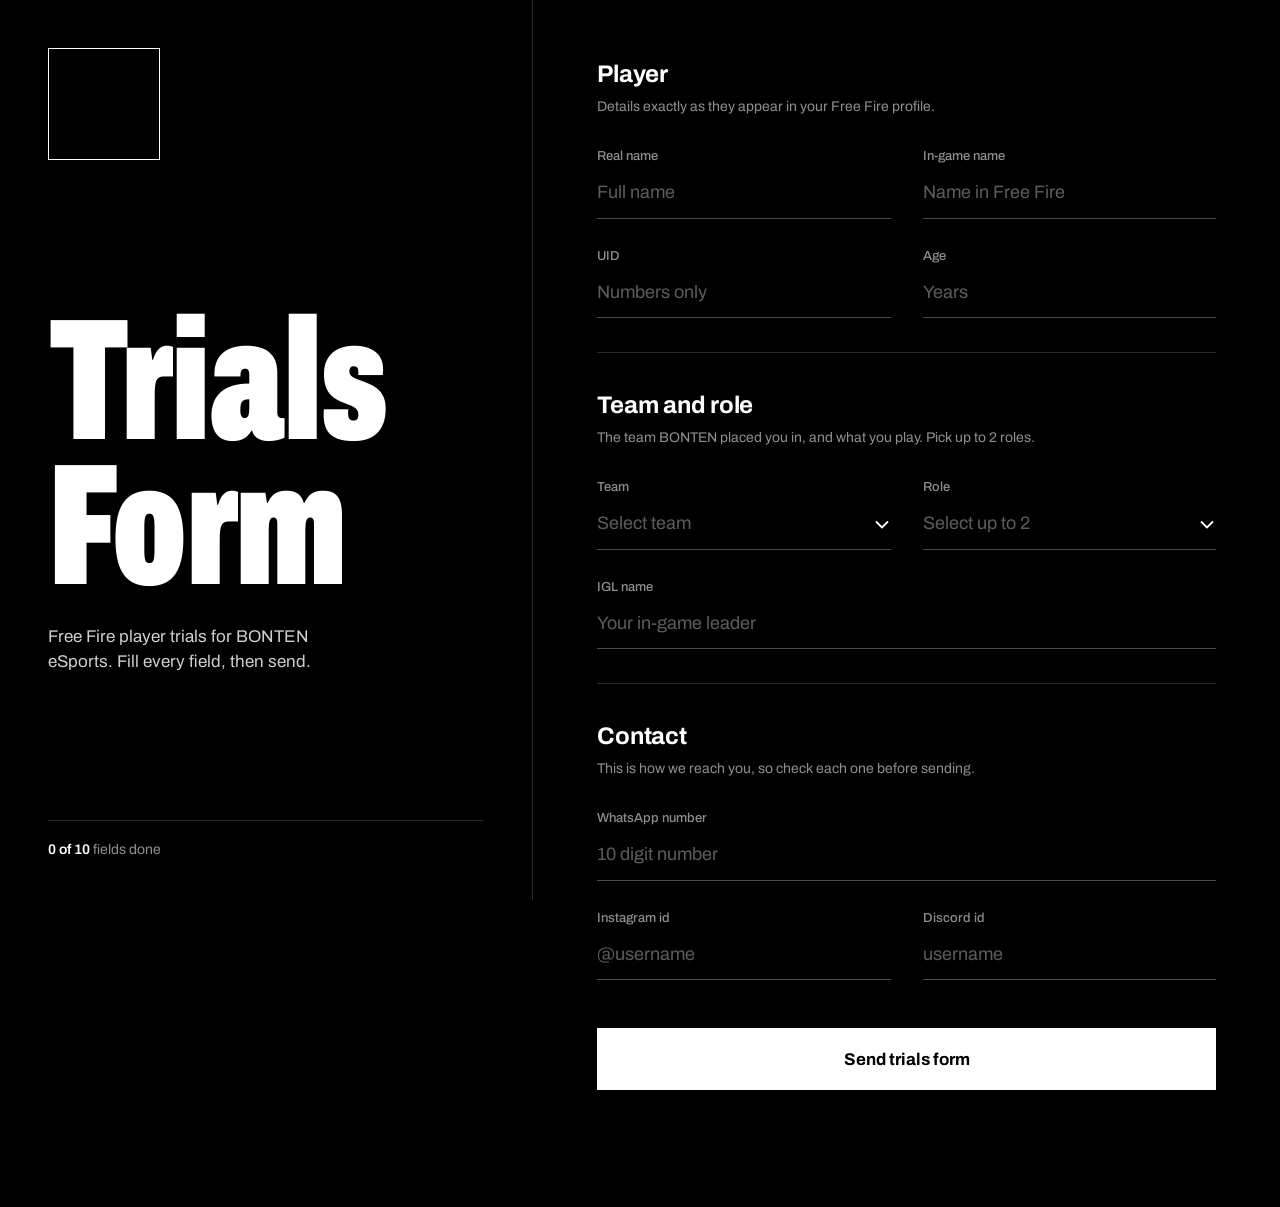
==== index.html @ 49bfe85c "Add files via upload" ====
<!DOCTYPE html>
<html lang="en">
<head>
<meta charset="utf-8">
<meta name="viewport" content="width=device-width, initial-scale=1, viewport-fit=cover">
<meta name="theme-color" content="#000000">
<meta name="description" content="Free Fire player trials form for BONTEN eSports.">
<title>Trials Form | BONTEN eSports</title>
<link rel="icon" href="data:image/svg+xml,%3Csvg xmlns='http://www.w3.org/2000/svg' viewBox='0 0 32 32'%3E%3Crect width='32' height='32' fill='%23000'/%3E%3Ctext x='16' y='24' font-size='24' font-weight='900' text-anchor='middle' fill='%23fff' font-family='Arial'%3EB%3C/text%3E%3C/svg%3E">
<link rel="preconnect" href="https://fonts.googleapis.com">
<link rel="preconnect" href="https://fonts.gstatic.com" crossorigin>
<link href="https://fonts.googleapis.com/css2?family=Archivo:wdth,wght@62..125,400..900&display=swap" rel="stylesheet">
<style>
:root{--fg:#fff;--mut:#8f8f8f;--line:#2b2b2b;--under:#4a4a4a}
*{box-sizing:border-box}
html{background:#000;color-scheme:dark}
body{margin:0;background:#000;color:var(--fg);font-family:'Archivo','Helvetica Neue',Arial,sans-serif;font-size:16px;line-height:1.5;-webkit-font-smoothing:antialiased}
.bar{position:fixed;top:0;left:0;height:3px;width:0;background:#fff;z-index:20;transition:width .35s ease}

.wrap{display:grid;grid-template-columns:minmax(340px,5fr) 7fr;min-height:100vh}
aside{position:sticky;top:0;height:100vh;padding:48px 48px 40px;display:flex;flex-direction:column;justify-content:space-between;border-right:1px solid var(--line)}
.frame{width:112px;height:112px;border:1px solid #fff;display:grid;place-items:center;overflow:hidden;color:var(--mut);font-size:13px}
.frame img{width:100%;height:100%;object-fit:contain;padding:14px;display:block}

h1{margin:0;font-weight:900;font-stretch:62%;font-size:clamp(110px,13.5vw,210px);line-height:.8;letter-spacing:-.01em;font-family:'Archivo','Arial Narrow',Impact,sans-serif}
.ln{display:block;overflow:hidden;padding-top:.04em}
.ln>span{display:block;animation:up .9s cubic-bezier(.2,.75,.1,1) both}
.ln:nth-child(2)>span{animation-delay:.1s}
@keyframes up{from{transform:translateY(105%)}to{transform:none}}

.lead{margin:28px 0 0;max-width:30ch;color:#cfcfcf;font-size:17px}
.meta{border-top:1px solid var(--line);padding-top:18px;font-size:14px;color:var(--mut)}
.meta b{color:#fff;font-weight:600}

main{padding:56px 64px 80px;max-width:800px;width:100%}
.grp{border-top:1px solid var(--line);padding:34px 0 6px}
.grp:first-of-type{border-top:0;padding-top:0}
.grp h2{margin:0 0 4px;font-size:24px;font-weight:700;letter-spacing:-.01em}
.grp .note{margin:0 0 30px;color:var(--mut);font-size:14px}
.grid{display:grid;grid-template-columns:1fr 1fr;column-gap:32px}
.field{position:relative;margin:0 0 28px;min-width:0}
.full{grid-column:1/-1}

label,.lbl{display:block;margin:0 0 2px;color:var(--mut);font-size:13px;font-weight:500;transition:color .15s}
.field:focus-within>label,.field:focus-within>.lbl{color:#fff}
input[type=text],input[type=number],input[type=tel],select,summary{display:block;width:100%;min-height:50px;margin:0;padding:10px 0 11px;font:inherit;font-size:18px;color:#fff;background:transparent;border:0;border-bottom:1px solid var(--under);border-radius:0;transition:border-color .15s,box-shadow .15s}
input::placeholder{color:#5c5c5c}
input:focus,select:focus,summary:focus,details[open]>summary{outline:none;border-bottom-color:#fff;box-shadow:0 1px 0 #fff}
input[type=number]{-moz-appearance:textfield}
input::-webkit-outer-spin-button,input::-webkit-inner-spin-button{-webkit-appearance:none;margin:0}
select,summary{-webkit-appearance:none;appearance:none;cursor:pointer;padding-right:30px;background:url("data:image/svg+xml,%3Csvg xmlns='http://www.w3.org/2000/svg' width='14' height='9' viewBox='0 0 14 9'%3E%3Cpath d='M1 1.5l6 6 6-6' fill='none' stroke='%23fff' stroke-width='1.8'/%3E%3C/svg%3E") no-repeat right 2px center}
select:invalid{color:#5c5c5c}
select option{background:#000;color:#fff}

details{position:relative}
summary{list-style:none;display:flex;flex-wrap:wrap;gap:6px;align-items:center}
summary::-webkit-details-marker{display:none}
.ph{color:#5c5c5c}
.chip{border:1px solid #fff;padding:1px 11px;font-size:14px;line-height:1.6;border-radius:99px}
.panel{position:absolute;left:0;right:0;z-index:6;margin-top:6px;background:#000;border:1px solid #fff;max-height:310px;overflow:auto}
.opt{display:flex;align-items:center;gap:14px;margin:0;padding:13px 16px;color:#fff;font-size:16px;font-weight:500;cursor:pointer;border-bottom:1px solid var(--line)}
.opt:last-child{border-bottom:0}
.opt:hover{background:#141414}
.opt.off{opacity:.3;cursor:not-allowed}
.opt input{-webkit-appearance:none;appearance:none;flex:none;width:20px;height:20px;margin:0;border:1px solid #777;background:transparent center/12px no-repeat;border-radius:3px}
.opt input:checked{background-color:#fff;border-color:#fff;background-image:url("data:image/svg+xml,%3Csvg xmlns='http://www.w3.org/2000/svg' width='12' height='10' viewBox='0 0 12 10'%3E%3Cpath d='M1 5l3.5 3.5L11 1.5' fill='none' stroke='%23000' stroke-width='2'/%3E%3C/svg%3E")}
.opt input:focus-visible{outline:2px solid #fff;outline-offset:2px}

.err{display:none;margin:8px 0 0;font-size:13px;font-weight:500;color:#fff}
.err::before{content:"";display:inline-block;width:7px;height:7px;background:#fff;margin-right:8px}
.bad .err{display:block}
.bad input,.bad select,.bad summary{border-bottom-color:#fff;border-bottom-style:dashed}
.hp{position:absolute;left:-9999px;width:1px;height:1px;opacity:0}

.send{display:block;width:100%;min-height:62px;margin-top:14px;border:1px solid #fff;background:#fff;color:#000;font:700 17px 'Archivo',Arial,sans-serif;cursor:pointer;transition:background .15s,color .15s}
.send:hover{background:#000;color:#fff}
.send:focus-visible{outline:2px solid #fff;outline-offset:4px}
.send:disabled{opacity:.5;cursor:progress}
.status{margin:16px 0 0;min-height:1.5em;font-size:14px;color:#cfcfcf}

.done{display:none}
.done h2{margin:0 0 14px;font-weight:900;font-stretch:62%;font-size:clamp(64px,9vw,110px);line-height:.85}
.done>p{margin:0 0 36px;color:#cfcfcf;font-size:18px;max-width:34ch}
dl{margin:0;border-top:1px solid var(--line)}
dl div{display:flex;justify-content:space-between;gap:20px;padding:14px 0;border-bottom:1px solid var(--line)}
dt{color:var(--mut)}
dd{margin:0;font-weight:600;text-align:right;overflow-wrap:anywhere}
body.sent form{display:none}
body.sent .done{display:block}

@media (max-width:900px){
  .wrap{display:block}
  aside{position:static;height:auto;padding:30px 22px 26px;border-right:0;border-bottom:1px solid var(--line);gap:34px}
  h1{font-size:clamp(104px,34vw,190px)}
  .lead{margin-top:22px}
  main{padding:34px 22px 64px}
  .grid{display:block}
}
@media (prefers-reduced-motion:reduce){.ln>span{animation:none}.bar,*{transition:none!important}}
</style>
</head>
<body>
<div class="bar" id="bar"></div>
<div class="wrap">
  <aside>
    <div class="frame"><img src="logo.png" alt="BONTEN eSports logo" onerror="this.remove()"></div>
    <div>
      <h1 aria-label="Trials Form"><span class="ln"><span>Trials</span></span><span class="ln"><span>Form</span></span></h1>
      <p class="lead">Free Fire player trials for BONTEN eSports. Fill every field, then send.</p>
    </div>
    <div class="meta"><b id="count">0 of 10</b> fields done</div>
  </aside>

  <main>
    <form id="f" novalidate>
      <section class="grp">
        <h2>Player</h2>
        <p class="note">Details exactly as they appear in your Free Fire profile.</p>
        <div class="grid">
          <div class="field" data-f="realName">
            <label for="realName">Real name</label>
            <input id="realName" name="realName" type="text" maxlength="60" autocomplete="name" placeholder="Full name">
            <p class="err">Enter your real name.</p>
          </div>
          <div class="field" data-f="ign">
            <label for="ign">In-game name</label>
            <input id="ign" name="ign" type="text" maxlength="40" autocomplete="off" placeholder="Name in Free Fire">
            <p class="err">Enter your in-game name.</p>
          </div>
          <div class="field" data-f="uid">
            <label for="uid">UID</label>
            <input id="uid" name="uid" type="text" inputmode="numeric" maxlength="14" autocomplete="off" placeholder="Numbers only">
            <p class="err">UID is 8 to 14 digits, numbers only.</p>
          </div>
          <div class="field" data-f="age">
            <label for="age">Age</label>
            <input id="age" name="age" type="number" inputmode="numeric" min="5" max="60" autocomplete="off" placeholder="Years">
            <p class="err">Enter a valid age.</p>
          </div>
        </div>
      </section>

      <section class="grp">
        <h2>Team and role</h2>
        <p class="note">The team BONTEN placed you in, and what you play. Pick up to 2 roles.</p>
        <div class="grid">
          <div class="field" data-f="team">
            <label for="team">Team</label>
            <select id="team" name="team" required>
              <option value="" selected disabled hidden>Select team</option>
              <option>Team 1</option><option>Team 2</option><option>Team 3</option><option>Team 4</option><option>Team 5</option>
              <option>Team 6</option><option>Team 7</option><option>Team 8</option><option>Team 9</option><option>Team 10</option>
            </select>
            <p class="err">Select your team.</p>
          </div>
          <div class="field" data-f="role">
            <span class="lbl" id="roleLbl">Role</span>
            <details id="roleBox">
              <summary id="roleSum" aria-labelledby="roleLbl"><span class="ph">Select up to 2</span></summary>
              <div class="panel" id="rolePanel"></div>
            </details>
            <p class="err">Select 1 or 2 roles.</p>
          </div>
          <div class="field full" data-f="igl">
            <label for="igl">IGL name</label>
            <input id="igl" name="igl" type="text" maxlength="40" autocomplete="off" placeholder="Your in-game leader">
            <p class="err">Enter your IGL name.</p>
          </div>
        </div>
      </section>

      <section class="grp">
        <h2>Contact</h2>
        <p class="note">This is how we reach you, so check each one before sending.</p>
        <div class="grid">
          <div class="field full" data-f="whatsapp">
            <label for="whatsapp">WhatsApp number</label>
            <input id="whatsapp" name="whatsapp" type="tel" inputmode="tel" maxlength="16" autocomplete="tel" placeholder="10 digit number">
            <p class="err">Enter a valid WhatsApp number.</p>
          </div>
          <div class="field" data-f="insta">
            <label for="insta">Instagram id</label>
            <input id="insta" name="insta" type="text" maxlength="40" autocomplete="off" autocapitalize="off" placeholder="@username">
            <p class="err">Enter your Instagram id.</p>
          </div>
          <div class="field" data-f="discord">
            <label for="discord">Discord id</label>
            <input id="discord" name="discord" type="text" maxlength="40" autocomplete="off" autocapitalize="off" placeholder="username">
            <p class="err">Enter your Discord id.</p>
          </div>
        </div>
      </section>

      <input class="hp" type="text" name="website" tabindex="-1" autocomplete="off" aria-hidden="true">
      <button class="send" id="btn" type="submit">Send trials form</button>
      <p class="status" id="status" role="status" aria-live="polite"></p>
    </form>

    <div class="done" id="done">
      <h2>Form sent</h2>
      <p>Your trials form has reached BONTEN eSports. Keep your WhatsApp on.</p>
      <dl id="recap"></dl>
    </div>
  </main>
</div>

<script>
(function(){
  var ROLES=['Rusher','Entry Fragger','Support','Sniper','Scout','Flanker','Defender','IGL','All-rounder'];
  var MAX=2;
  var f=document.getElementById('f'), btn=document.getElementById('btn'), st=document.getElementById('status');
  var box=document.getElementById('roleBox'), sum=document.getElementById('roleSum'), panel=document.getElementById('rolePanel');

  ROLES.forEach(function(r){
    var l=document.createElement('label'); l.className='opt';
    var c=document.createElement('input'); c.type='checkbox'; c.value=r;
    l.appendChild(c); l.appendChild(document.createTextNode(r)); panel.appendChild(l);
  });
  var boxes=[].slice.call(panel.querySelectorAll('input'));

  function val(id){return document.getElementById(id).value.trim()}
  function picked(){return boxes.filter(function(b){return b.checked}).map(function(b){return b.value})}
  function setBad(k,bad){var el=f.querySelector('[data-f="'+k+'"]'); if(el) el.classList.toggle('bad',bad)}

  var rules={
    realName:function(){return val('realName').length>=2},
    ign:function(){return val('ign').length>=1},
    uid:function(){return /^\d{8,14}$/.test(val('uid'))},
    age:function(){var n=Number(val('age'));return val('age')!==''&&Number.isInteger(n)&&n>=5&&n<=60},
    team:function(){return val('team')!==''},
    role:function(){var n=picked().length;return n>=1&&n<=MAX},
    igl:function(){return val('igl').length>=1},
    whatsapp:function(){var w=val('whatsapp').replace(/[\s-]/g,'');return /^(\+?91)?[6-9]\d{9}$/.test(w)||/^\+\d{10,14}$/.test(w)},
    insta:function(){return val('insta').length>=2},
    discord:function(){return val('discord').length>=2}
  };
  var keys=Object.keys(rules);

  function progress(){
    var n=keys.filter(function(k){return rules[k]()}).length;
    document.getElementById('count').textContent=n+' of '+keys.length;
    document.getElementById('bar').style.width=(n/keys.length*100)+'%';
  }

  function refreshRoles(){
    var p=picked();
    boxes.forEach(function(b){var off=!b.checked&&p.length>=MAX;b.disabled=off;b.parentNode.classList.toggle('off',off)});
    sum.textContent='';
    if(!p.length){var s=document.createElement('span');s.className='ph';s.textContent='Select up to 2';sum.appendChild(s)}
    p.forEach(function(r){var c=document.createElement('span');c.className='chip';c.textContent=r;sum.appendChild(c)});
    if(p.length) setBad('role',false);
    progress();
  }
  boxes.forEach(function(b){b.addEventListener('change',refreshRoles)});
  document.addEventListener('click',function(e){if(!box.contains(e.target)) box.open=false});
  box.addEventListener('keydown',function(e){if(e.key==='Escape'){box.open=false;sum.focus()}});
  box.addEventListener('toggle',function(){if(!box.open&&picked().length===0&&box.dataset.used) setBad('role',true); box.dataset.used=1});

  keys.forEach(function(k){
    var el=document.getElementById(k); if(!el) return;
    el.addEventListener('input',function(){setBad(k,false);progress()});
    el.addEventListener('change',function(){setBad(k,false);progress()});
    el.addEventListener('blur',function(){if(el.value.trim()!=='') setBad(k,!rules[k]())});
  });

  f.addEventListener('submit',function(e){
    e.preventDefault(); st.textContent='';
    var first=null;
    keys.forEach(function(k){var ok=rules[k](); setBad(k,!ok); if(!ok&&!first) first=k});
    if(first){
      f.querySelector('[data-f="'+first+'"]').scrollIntoView({behavior:'smooth',block:'center'});
      st.textContent='Some fields need fixing. They are marked above.';
      return;
    }
    var data={realName:val('realName'),ign:val('ign'),uid:val('uid'),age:val('age'),team:val('team'),roles:picked(),igl:val('igl'),whatsapp:val('whatsapp'),insta:val('insta'),discord:val('discord'),website:f.elements['website'].value};
    btn.disabled=true; btn.textContent='Sending...';
    fetch('/api/submit',{method:'POST',headers:{'Content-Type':'application/json'},body:JSON.stringify(data)})
      .then(function(r){return r.json().catch(function(){return {}}).then(function(j){return {ok:r.ok,j:j}})})
      .then(function(x){
        if(!(x.ok&&x.j.ok)) throw new Error('failed');
        var rows=[['Name',data.realName],['In-game name',data.ign],['UID',data.uid],['Team',data.team],['Role',data.roles.join(', ')]];
        var dl=document.getElementById('recap');
        rows.forEach(function(r){var d=document.createElement('div'),t=document.createElement('dt'),v=document.createElement('dd');t.textContent=r[0];v.textContent=r[1];d.appendChild(t);d.appendChild(v);dl.appendChild(d)});
        document.body.classList.add('sent'); window.scrollTo(0,0);
      })
      .catch(function(){
        st.textContent='The form was not sent. Check your internet, then press Send trials form again.';
        btn.disabled=false; btn.textContent='Send trials form';
      });
  });
  progress();
})();
</script>
</body>
</html>
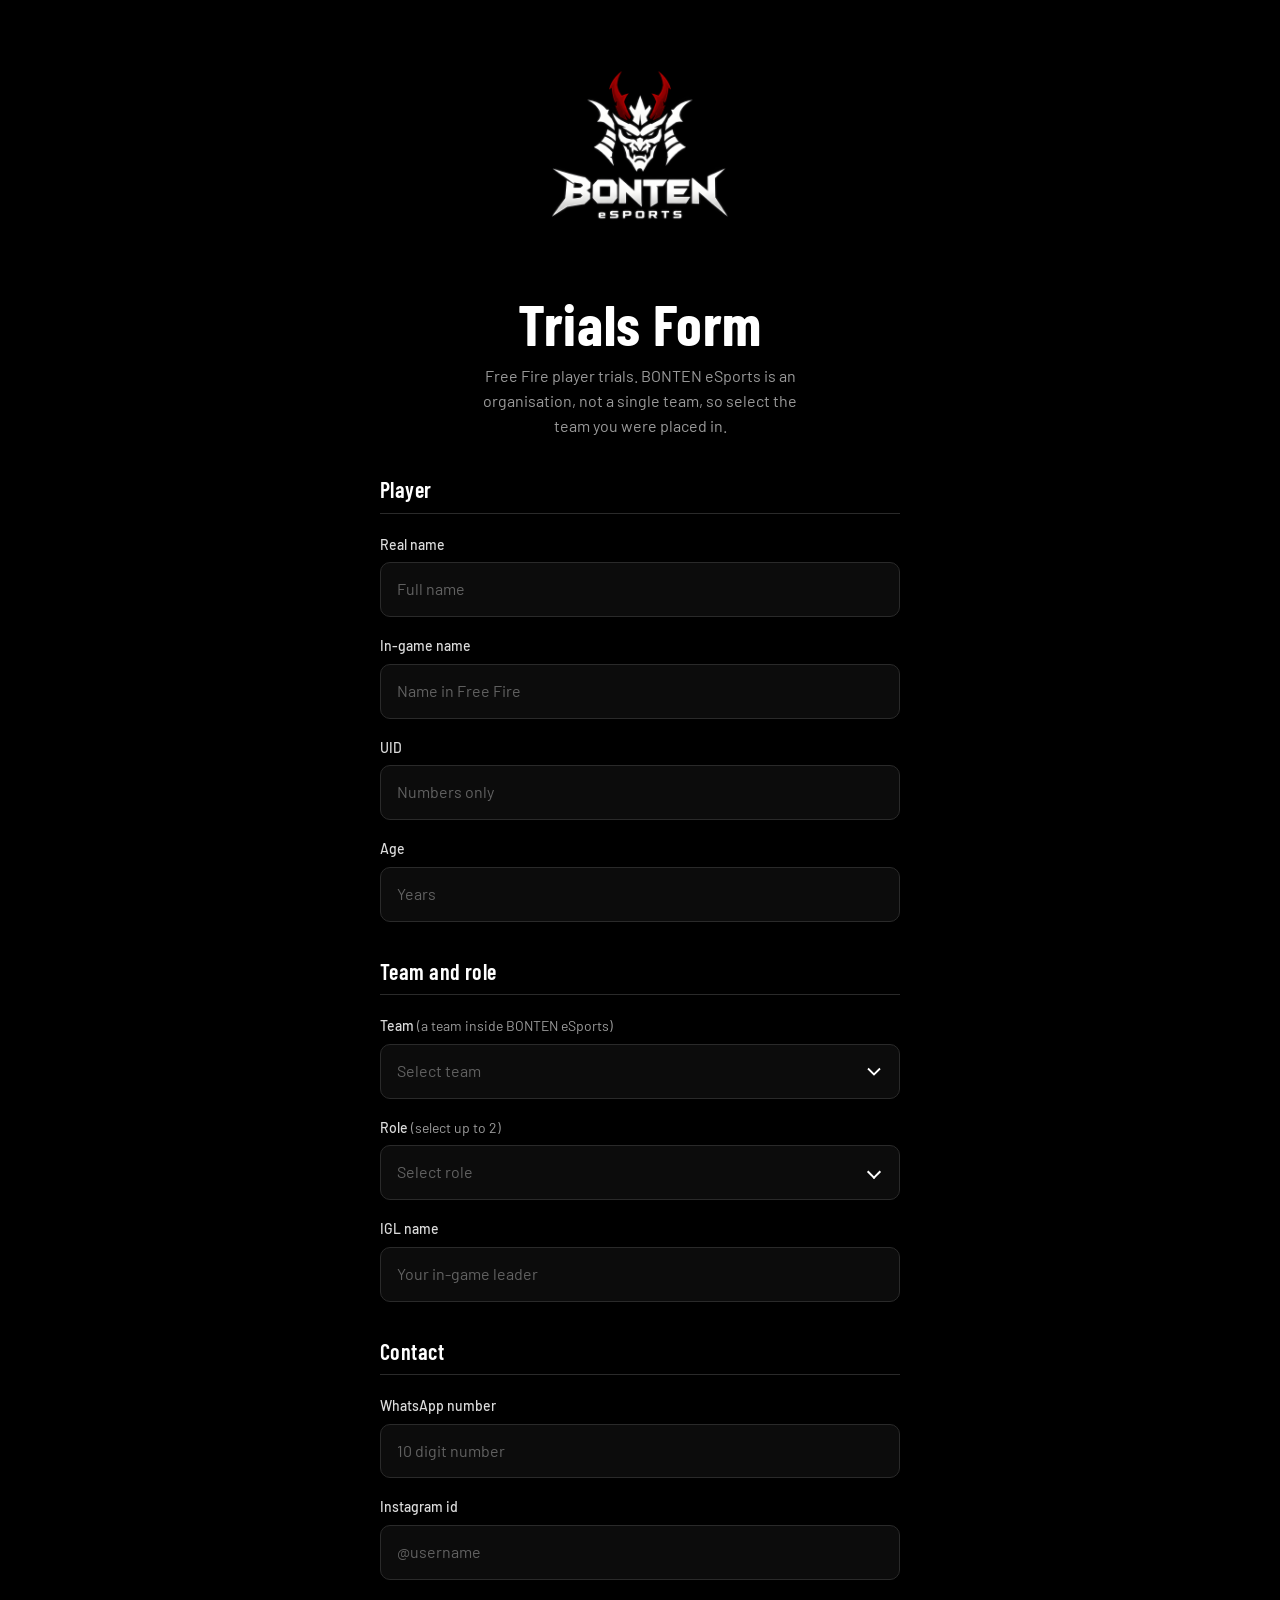
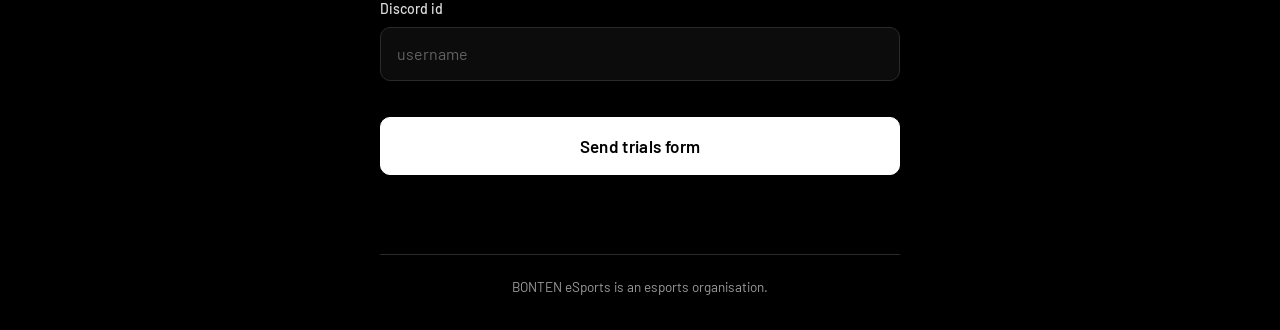
==== commit 66cf6880: "Refactor trials form layout and content Updated the trials form for BONTEN eSports, enhancing descri" ====
--- a/index.html
+++ b/index.html
@@ -4,209 +4,188 @@
 <meta charset="utf-8">
 <meta name="viewport" content="width=device-width, initial-scale=1, viewport-fit=cover">
 <meta name="theme-color" content="#000000">
-<meta name="description" content="Free Fire player trials form for BONTEN eSports.">
+<meta name="description" content="Free Fire player trials form for BONTEN eSports, an esports organisation.">
 <title>Trials Form | BONTEN eSports</title>
-<link rel="icon" href="data:image/svg+xml,%3Csvg xmlns='http://www.w3.org/2000/svg' viewBox='0 0 32 32'%3E%3Crect width='32' height='32' fill='%23000'/%3E%3Ctext x='16' y='24' font-size='24' font-weight='900' text-anchor='middle' fill='%23fff' font-family='Arial'%3EB%3C/text%3E%3C/svg%3E">
+<link rel="icon" href="logo.png">
 <link rel="preconnect" href="https://fonts.googleapis.com">
 <link rel="preconnect" href="https://fonts.gstatic.com" crossorigin>
-<link href="https://fonts.googleapis.com/css2?family=Archivo:wdth,wght@62..125,400..900&display=swap" rel="stylesheet">
+<link href="https://fonts.googleapis.com/css2?family=Barlow:wght@400;500;600&family=Barlow+Condensed:wght@600;700&display=swap" rel="stylesheet">
 <style>
-:root{--fg:#fff;--mut:#8f8f8f;--line:#2b2b2b;--under:#4a4a4a}
+:root{--line:#2a2a2a;--field:#0c0c0c;--mut:#9b9b9b;--ease:cubic-bezier(.2,.7,.2,1)}
 *{box-sizing:border-box}
-html{background:#000;color-scheme:dark}
-body{margin:0;background:#000;color:var(--fg);font-family:'Archivo','Helvetica Neue',Arial,sans-serif;font-size:16px;line-height:1.5;-webkit-font-smoothing:antialiased}
-.bar{position:fixed;top:0;left:0;height:3px;width:0;background:#fff;z-index:20;transition:width .35s ease}
-
-.wrap{display:grid;grid-template-columns:minmax(340px,5fr) 7fr;min-height:100vh}
-aside{position:sticky;top:0;height:100vh;padding:48px 48px 40px;display:flex;flex-direction:column;justify-content:space-between;border-right:1px solid var(--line)}
-.frame{width:112px;height:112px;border:1px solid #fff;display:grid;place-items:center;overflow:hidden;color:var(--mut);font-size:13px}
-.frame img{width:100%;height:100%;object-fit:contain;padding:14px;display:block}
-
-h1{margin:0;font-weight:900;font-stretch:62%;font-size:clamp(110px,13.5vw,210px);line-height:.8;letter-spacing:-.01em;font-family:'Archivo','Arial Narrow',Impact,sans-serif}
-.ln{display:block;overflow:hidden;padding-top:.04em}
-.ln>span{display:block;animation:up .9s cubic-bezier(.2,.75,.1,1) both}
-.ln:nth-child(2)>span{animation-delay:.1s}
-@keyframes up{from{transform:translateY(105%)}to{transform:none}}
-
-.lead{margin:28px 0 0;max-width:30ch;color:#cfcfcf;font-size:17px}
-.meta{border-top:1px solid var(--line);padding-top:18px;font-size:14px;color:var(--mut)}
-.meta b{color:#fff;font-weight:600}
-
-main{padding:56px 64px 80px;max-width:800px;width:100%}
-.grp{border-top:1px solid var(--line);padding:34px 0 6px}
-.grp:first-of-type{border-top:0;padding-top:0}
-.grp h2{margin:0 0 4px;font-size:24px;font-weight:700;letter-spacing:-.01em}
-.grp .note{margin:0 0 30px;color:var(--mut);font-size:14px}
-.grid{display:grid;grid-template-columns:1fr 1fr;column-gap:32px}
-.field{position:relative;margin:0 0 28px;min-width:0}
-.full{grid-column:1/-1}
-
-label,.lbl{display:block;margin:0 0 2px;color:var(--mut);font-size:13px;font-weight:500;transition:color .15s}
-.field:focus-within>label,.field:focus-within>.lbl{color:#fff}
-input[type=text],input[type=number],input[type=tel],select,summary{display:block;width:100%;min-height:50px;margin:0;padding:10px 0 11px;font:inherit;font-size:18px;color:#fff;background:transparent;border:0;border-bottom:1px solid var(--under);border-radius:0;transition:border-color .15s,box-shadow .15s}
-input::placeholder{color:#5c5c5c}
-input:focus,select:focus,summary:focus,details[open]>summary{outline:none;border-bottom-color:#fff;box-shadow:0 1px 0 #fff}
+html{background:#000;color-scheme:dark;-webkit-text-size-adjust:100%}
+body{margin:0;background:#000;color:#fff;font:400 16px/1.55 'Barlow',system-ui,-apple-system,'Segoe UI',Arial,sans-serif;-webkit-font-smoothing:antialiased;padding:max(32px,env(safe-area-inset-top)) 20px max(32px,env(safe-area-inset-bottom))}
+.page{max-width:520px;margin:0 auto}
+
+/* Load sequence */
+.rv{opacity:0;animation:rise .75s var(--ease) forwards;animation-delay:calc(var(--i,0)*90ms)}
+@keyframes rise{from{opacity:0;transform:translateY(16px)}to{opacity:1;transform:none}}
+
+.head{text-align:center;margin-bottom:38px}
+.logo{display:block;width:min(240px,64vw);max-height:240px;object-fit:contain;margin:0 auto 22px}
+h1{margin:0 0 12px;font:700 clamp(42px,12vw,58px)/1 'Barlow Condensed','Arial Narrow',sans-serif;letter-spacing:.01em}
+.lead{margin:0 auto;max-width:38ch;color:var(--mut)}
+
+.grp{margin:0 0 36px}
+.grp h2{margin:0 0 20px;padding-bottom:10px;border-bottom:1px solid var(--line);font:600 22px/1.2 'Barlow Condensed','Arial Narrow',sans-serif;letter-spacing:.02em}
+.field{margin:0 0 18px}
+label,.lbl{display:block;margin:0 0 7px;color:#dcdcdc;font-size:14px;font-weight:500}
+.hint{color:var(--mut);font-weight:400}
+
+input[type=text],input[type=number],input[type=tel],select,summary{display:block;width:100%;min-height:54px;margin:0;padding:14px 16px;font:inherit;font-size:16px;color:#fff;background:var(--field);border:1px solid var(--line);border-radius:10px;transition:border-color .2s,box-shadow .2s,background .2s}
+input::placeholder{color:#626262}
+input:focus,select:focus,summary:focus,details[open]>summary{outline:none;border-color:#fff;box-shadow:0 0 0 3px rgba(255,255,255,.14);background:#111}
 input[type=number]{-moz-appearance:textfield}
 input::-webkit-outer-spin-button,input::-webkit-inner-spin-button{-webkit-appearance:none;margin:0}
-select,summary{-webkit-appearance:none;appearance:none;cursor:pointer;padding-right:30px;background:url("data:image/svg+xml,%3Csvg xmlns='http://www.w3.org/2000/svg' width='14' height='9' viewBox='0 0 14 9'%3E%3Cpath d='M1 1.5l6 6 6-6' fill='none' stroke='%23fff' stroke-width='1.8'/%3E%3C/svg%3E") no-repeat right 2px center}
-select:invalid{color:#5c5c5c}
+select{-webkit-appearance:none;appearance:none;cursor:pointer;padding-right:44px;background-image:url("data:image/svg+xml,%3Csvg xmlns='http://www.w3.org/2000/svg' width='14' height='9' viewBox='0 0 14 9'%3E%3Cpath d='M1 1.5l6 6 6-6' fill='none' stroke='%23fff' stroke-width='1.8'/%3E%3C/svg%3E");background-repeat:no-repeat;background-position:right 18px center}
+select:invalid{color:#626262}
 select option{background:#000;color:#fff}
 
 details{position:relative}
-summary{list-style:none;display:flex;flex-wrap:wrap;gap:6px;align-items:center}
+summary{position:relative;display:flex;flex-wrap:wrap;align-items:center;gap:6px;padding-right:44px;cursor:pointer;list-style:none;-webkit-tap-highlight-color:transparent}
 summary::-webkit-details-marker{display:none}
-.ph{color:#5c5c5c}
-.chip{border:1px solid #fff;padding:1px 11px;font-size:14px;line-height:1.6;border-radius:99px}
-.panel{position:absolute;left:0;right:0;z-index:6;margin-top:6px;background:#000;border:1px solid #fff;max-height:310px;overflow:auto}
-.opt{display:flex;align-items:center;gap:14px;margin:0;padding:13px 16px;color:#fff;font-size:16px;font-weight:500;cursor:pointer;border-bottom:1px solid var(--line)}
+summary::after{content:"";position:absolute;right:20px;top:50%;width:8px;height:8px;margin-top:-6px;border:solid #fff;border-width:0 2px 2px 0;transform:rotate(45deg);transition:transform .25s var(--ease)}
+details[open]>summary::after{transform:translateY(4px) rotate(-135deg)}
+.ph{color:#626262}
+.chip{padding:2px 12px;background:#fff;color:#000;border-radius:99px;font-size:14px;font-weight:600;line-height:1.6;animation:pop .2s var(--ease)}
+@keyframes pop{from{opacity:0;transform:scale(.85)}to{opacity:1;transform:none}}
+.panel{margin-top:8px;background:var(--field);border:1px solid var(--line);border-radius:10px;overflow:hidden;animation:drop .22s var(--ease)}
+@keyframes drop{from{opacity:0;transform:translateY(-6px)}to{opacity:1;transform:none}}
+.opt{display:flex;align-items:center;gap:14px;margin:0;padding:15px 16px;color:#fff;font-size:16px;font-weight:500;cursor:pointer;border-bottom:1px solid var(--line);transition:background .15s;-webkit-tap-highlight-color:transparent}
 .opt:last-child{border-bottom:0}
-.opt:hover{background:#141414}
+.opt.on{background:#161616}
 .opt.off{opacity:.3;cursor:not-allowed}
-.opt input{-webkit-appearance:none;appearance:none;flex:none;width:20px;height:20px;margin:0;border:1px solid #777;background:transparent center/12px no-repeat;border-radius:3px}
+.opt input{-webkit-appearance:none;appearance:none;flex:none;width:22px;height:22px;margin:0;border:1.5px solid #777;border-radius:6px;background:transparent center/12px no-repeat;transition:background-color .15s,border-color .15s}
 .opt input:checked{background-color:#fff;border-color:#fff;background-image:url("data:image/svg+xml,%3Csvg xmlns='http://www.w3.org/2000/svg' width='12' height='10' viewBox='0 0 12 10'%3E%3Cpath d='M1 5l3.5 3.5L11 1.5' fill='none' stroke='%23000' stroke-width='2'/%3E%3C/svg%3E")}
 .opt input:focus-visible{outline:2px solid #fff;outline-offset:2px}
 
-.err{display:none;margin:8px 0 0;font-size:13px;font-weight:500;color:#fff}
-.err::before{content:"";display:inline-block;width:7px;height:7px;background:#fff;margin-right:8px}
+.err{display:none;margin:8px 0 0;font-size:13.5px;font-weight:500}
+.err::before{content:"!";display:inline-block;width:16px;height:16px;margin-right:8px;border-radius:50%;background:#fff;color:#000;font-size:11px;font-weight:700;line-height:16px;text-align:center}
+.bad{animation:nudge .35s}
 .bad .err{display:block}
-.bad input,.bad select,.bad summary{border-bottom-color:#fff;border-bottom-style:dashed}
+.bad input,.bad select,.bad summary{border-color:#fff}
+@keyframes nudge{20%{transform:translateX(-5px)}50%{transform:translateX(4px)}80%{transform:translateX(-2px)}}
 .hp{position:absolute;left:-9999px;width:1px;height:1px;opacity:0}
 
-.send{display:block;width:100%;min-height:62px;margin-top:14px;border:1px solid #fff;background:#fff;color:#000;font:700 17px 'Archivo',Arial,sans-serif;cursor:pointer;transition:background .15s,color .15s}
+.send{display:flex;align-items:center;justify-content:center;width:100%;min-height:58px;margin-top:8px;border:1px solid #fff;border-radius:10px;background:#fff;color:#000;font:600 17px 'Barlow',Arial,sans-serif;letter-spacing:.02em;cursor:pointer;transition:background .2s,color .2s,transform .12s;-webkit-tap-highlight-color:transparent}
 .send:hover{background:#000;color:#fff}
+.send:active{transform:scale(.985)}
 .send:focus-visible{outline:2px solid #fff;outline-offset:4px}
-.send:disabled{opacity:.5;cursor:progress}
-.status{margin:16px 0 0;min-height:1.5em;font-size:14px;color:#cfcfcf}
-
-.done{display:none}
-.done h2{margin:0 0 14px;font-weight:900;font-stretch:62%;font-size:clamp(64px,9vw,110px);line-height:.85}
-.done>p{margin:0 0 36px;color:#cfcfcf;font-size:18px;max-width:34ch}
-dl{margin:0;border-top:1px solid var(--line)}
-dl div{display:flex;justify-content:space-between;gap:20px;padding:14px 0;border-bottom:1px solid var(--line)}
-dt{color:var(--mut)}
-dd{margin:0;font-weight:600;text-align:right;overflow-wrap:anywhere}
+.send:disabled{opacity:.6;cursor:progress}
+.send.load::after{content:"";width:16px;height:16px;margin-left:12px;border:2px solid currentColor;border-right-color:transparent;border-radius:50%;animation:spin .7s linear infinite}
+@keyframes spin{to{transform:rotate(360deg)}}
+.status{margin:14px 0 0;min-height:1.5em;color:#cfcfcf;font-size:14px;text-align:center}
+
+.done{display:none;text-align:center;padding:8px 0 10px;animation:rise .6s var(--ease) both}
+.done svg{width:68px;height:68px;margin:0 auto 18px;display:block}
+.done circle{fill:none;stroke:#fff;stroke-width:2;stroke-dasharray:176;stroke-dashoffset:176;animation:draw .7s var(--ease) .1s forwards}
+.done path{fill:none;stroke:#fff;stroke-width:3;stroke-linecap:round;stroke-linejoin:round;stroke-dasharray:40;stroke-dashoffset:40;animation:draw .4s var(--ease) .65s forwards}
+@keyframes draw{to{stroke-dashoffset:0}}
+.done h2{margin:0 0 8px;font:700 38px/1.1 'Barlow Condensed','Arial Narrow',sans-serif}
+.done p{margin:0 auto;max-width:34ch;color:var(--mut)}
 body.sent form{display:none}
 body.sent .done{display:block}
 
-@media (max-width:900px){
-  .wrap{display:block}
-  aside{position:static;height:auto;padding:30px 22px 26px;border-right:0;border-bottom:1px solid var(--line);gap:34px}
-  h1{font-size:clamp(104px,34vw,190px)}
-  .lead{margin-top:22px}
-  main{padding:34px 22px 64px}
-  .grid{display:block}
-}
-@media (prefers-reduced-motion:reduce){.ln>span{animation:none}.bar,*{transition:none!important}}
+.foot{margin-top:44px;padding-top:22px;border-top:1px solid var(--line);color:var(--mut);font-size:13.5px;text-align:center}
+
+@media (prefers-reduced-motion:reduce){.rv{opacity:1;animation:none}*,*::after{animation-duration:.01ms!important;transition-duration:.01ms!important}}
 </style>
 </head>
 <body>
-<div class="bar" id="bar"></div>
-<div class="wrap">
-  <aside>
-    <div class="frame"><img src="logo.png" alt="BONTEN eSports logo" onerror="this.remove()"></div>
-    <div>
-      <h1 aria-label="Trials Form"><span class="ln"><span>Trials</span></span><span class="ln"><span>Form</span></span></h1>
-      <p class="lead">Free Fire player trials for BONTEN eSports. Fill every field, then send.</p>
-    </div>
-    <div class="meta"><b id="count">0 of 10</b> fields done</div>
-  </aside>
-
-  <main>
-    <form id="f" novalidate>
-      <section class="grp">
-        <h2>Player</h2>
-        <p class="note">Details exactly as they appear in your Free Fire profile.</p>
-        <div class="grid">
-          <div class="field" data-f="realName">
-            <label for="realName">Real name</label>
-            <input id="realName" name="realName" type="text" maxlength="60" autocomplete="name" placeholder="Full name">
-            <p class="err">Enter your real name.</p>
-          </div>
-          <div class="field" data-f="ign">
-            <label for="ign">In-game name</label>
-            <input id="ign" name="ign" type="text" maxlength="40" autocomplete="off" placeholder="Name in Free Fire">
-            <p class="err">Enter your in-game name.</p>
-          </div>
-          <div class="field" data-f="uid">
-            <label for="uid">UID</label>
-            <input id="uid" name="uid" type="text" inputmode="numeric" maxlength="14" autocomplete="off" placeholder="Numbers only">
-            <p class="err">UID is 8 to 14 digits, numbers only.</p>
-          </div>
-          <div class="field" data-f="age">
-            <label for="age">Age</label>
-            <input id="age" name="age" type="number" inputmode="numeric" min="5" max="60" autocomplete="off" placeholder="Years">
-            <p class="err">Enter a valid age.</p>
-          </div>
-        </div>
-      </section>
-
-      <section class="grp">
-        <h2>Team and role</h2>
-        <p class="note">The team BONTEN placed you in, and what you play. Pick up to 2 roles.</p>
-        <div class="grid">
-          <div class="field" data-f="team">
-            <label for="team">Team</label>
-            <select id="team" name="team" required>
-              <option value="" selected disabled hidden>Select team</option>
-              <option>Team 1</option><option>Team 2</option><option>Team 3</option><option>Team 4</option><option>Team 5</option>
-              <option>Team 6</option><option>Team 7</option><option>Team 8</option><option>Team 9</option><option>Team 10</option>
-            </select>
-            <p class="err">Select your team.</p>
-          </div>
-          <div class="field" data-f="role">
-            <span class="lbl" id="roleLbl">Role</span>
-            <details id="roleBox">
-              <summary id="roleSum" aria-labelledby="roleLbl"><span class="ph">Select up to 2</span></summary>
-              <div class="panel" id="rolePanel"></div>
-            </details>
-            <p class="err">Select 1 or 2 roles.</p>
-          </div>
-          <div class="field full" data-f="igl">
-            <label for="igl">IGL name</label>
-            <input id="igl" name="igl" type="text" maxlength="40" autocomplete="off" placeholder="Your in-game leader">
-            <p class="err">Enter your IGL name.</p>
-          </div>
-        </div>
-      </section>
-
-      <section class="grp">
-        <h2>Contact</h2>
-        <p class="note">This is how we reach you, so check each one before sending.</p>
-        <div class="grid">
-          <div class="field full" data-f="whatsapp">
-            <label for="whatsapp">WhatsApp number</label>
-            <input id="whatsapp" name="whatsapp" type="tel" inputmode="tel" maxlength="16" autocomplete="tel" placeholder="10 digit number">
-            <p class="err">Enter a valid WhatsApp number.</p>
-          </div>
-          <div class="field" data-f="insta">
-            <label for="insta">Instagram id</label>
-            <input id="insta" name="insta" type="text" maxlength="40" autocomplete="off" autocapitalize="off" placeholder="@username">
-            <p class="err">Enter your Instagram id.</p>
-          </div>
-          <div class="field" data-f="discord">
-            <label for="discord">Discord id</label>
-            <input id="discord" name="discord" type="text" maxlength="40" autocomplete="off" autocapitalize="off" placeholder="username">
-            <p class="err">Enter your Discord id.</p>
-          </div>
-        </div>
-      </section>
-
-      <input class="hp" type="text" name="website" tabindex="-1" autocomplete="off" aria-hidden="true">
-      <button class="send" id="btn" type="submit">Send trials form</button>
-      <p class="status" id="status" role="status" aria-live="polite"></p>
-    </form>
-
-    <div class="done" id="done">
-      <h2>Form sent</h2>
-      <p>Your trials form has reached BONTEN eSports. Keep your WhatsApp on.</p>
-      <dl id="recap"></dl>
-    </div>
-  </main>
+<div class="page">
+  <header class="head">
+    <img class="logo rv" style="--i:0" src="logo.png" alt="BONTEN eSports logo" onerror="this.remove()">
+    <h1 class="rv" style="--i:1">Trials Form</h1>
+    <p class="lead rv" style="--i:2">Free Fire player trials. BONTEN eSports is an organisation, not a single team, so select the team you were placed in.</p>
+  </header>
+
+  <form id="f" novalidate>
+    <section class="grp rv" style="--i:3">
+      <h2>Player</h2>
+      <div class="field" data-f="realName">
+        <label for="realName">Real name</label>
+        <input id="realName" name="realName" type="text" maxlength="60" autocomplete="name" placeholder="Full name">
+        <p class="err">Enter your real name.</p>
+      </div>
+      <div class="field" data-f="ign">
+        <label for="ign">In-game name</label>
+        <input id="ign" name="ign" type="text" maxlength="40" autocomplete="off" placeholder="Name in Free Fire">
+        <p class="err">Enter your in-game name.</p>
+      </div>
+      <div class="field" data-f="uid">
+        <label for="uid">UID</label>
+        <input id="uid" name="uid" type="text" inputmode="numeric" maxlength="14" autocomplete="off" placeholder="Numbers only">
+        <p class="err">UID is 8 to 14 digits, numbers only.</p>
+      </div>
+      <div class="field" data-f="age">
+        <label for="age">Age</label>
+        <input id="age" name="age" type="number" inputmode="numeric" min="5" max="60" autocomplete="off" placeholder="Years">
+        <p class="err">Enter a valid age.</p>
+      </div>
+    </section>
+
+    <section class="grp rv" style="--i:4">
+      <h2>Team and role</h2>
+      <div class="field" data-f="team">
+        <label for="team">Team <span class="hint">(a team inside BONTEN eSports)</span></label>
+        <select id="team" name="team" required>
+          <option value="" selected disabled hidden>Select team</option>
+          <option>Team 1</option><option>Team 2</option><option>Team 3</option><option>Team 4</option><option>Team 5</option>
+          <option>Team 6</option><option>Team 7</option><option>Team 8</option><option>Team 9</option><option>Team 10</option>
+        </select>
+        <p class="err">Select your team.</p>
+      </div>
+      <div class="field" data-f="role">
+        <span class="lbl" id="roleLbl">Role <span class="hint">(select up to 2)</span></span>
+        <details id="roleBox">
+          <summary id="roleSum" aria-labelledby="roleLbl"><span class="ph">Select role</span></summary>
+          <div class="panel" id="rolePanel"></div>
+        </details>
+        <p class="err">Select 1 or 2 roles.</p>
+      </div>
+      <div class="field" data-f="igl">
+        <label for="igl">IGL name</label>
+        <input id="igl" name="igl" type="text" maxlength="40" autocomplete="off" placeholder="Your in-game leader">
+        <p class="err">Enter your IGL name.</p>
+      </div>
+    </section>
+
+    <section class="grp rv" style="--i:5">
+      <h2>Contact</h2>
+      <div class="field" data-f="whatsapp">
+        <label for="whatsapp">WhatsApp number</label>
+        <input id="whatsapp" name="whatsapp" type="tel" inputmode="tel" maxlength="16" autocomplete="tel" placeholder="10 digit number">
+        <p class="err">Enter a valid WhatsApp number.</p>
+      </div>
+      <div class="field" data-f="insta">
+        <label for="insta">Instagram id</label>
+        <input id="insta" name="insta" type="text" maxlength="40" autocomplete="off" autocapitalize="off" placeholder="@username">
+        <p class="err">Enter your Instagram id.</p>
+      </div>
+      <div class="field" data-f="discord">
+        <label for="discord">Discord id</label>
+        <input id="discord" name="discord" type="text" maxlength="40" autocomplete="off" autocapitalize="off" placeholder="username">
+        <p class="err">Enter your Discord id.</p>
+      </div>
+    </section>
+
+    <input class="hp" type="text" name="website" tabindex="-1" autocomplete="off" aria-hidden="true">
+    <button class="send rv" style="--i:6" id="btn" type="submit">Send trials form</button>
+    <p class="status" id="status" role="status" aria-live="polite"></p>
+  </form>
+
+  <div class="done" id="done">
+    <svg viewBox="0 0 68 68" aria-hidden="true"><circle cx="34" cy="34" r="28"/><path d="M22 35l8 8 16-17"/></svg>
+    <h2>Form sent</h2>
+    <p>Your trials form has reached BONTEN eSports.</p>
+  </div>
+
+  <footer class="foot rv" style="--i:7">BONTEN eSports is an esports organisation.</footer>
 </div>
 
 <script>
 (function(){
-  var ROLES=['Rusher','Entry Fragger','Support','Sniper','Scout','Flanker','Defender','IGL','All-rounder'];
+  var ROLES=['Primary Rusher','Secondary Rusher','IGL (In-Game Leader)','Sniper','Support','Nader (Grenadier)','Flanker','Fragger','Assaulter','Scout','Anchor','Flex Player'];
   var MAX=2;
   var f=document.getElementById('f'), btn=document.getElementById('btn'), st=document.getElementById('status');
   var box=document.getElementById('roleBox'), sum=document.getElementById('roleSum'), panel=document.getElementById('rolePanel');
@@ -220,7 +199,11 @@
 
   function val(id){return document.getElementById(id).value.trim()}
   function picked(){return boxes.filter(function(b){return b.checked}).map(function(b){return b.value})}
-  function setBad(k,bad){var el=f.querySelector('[data-f="'+k+'"]'); if(el) el.classList.toggle('bad',bad)}
+  function setBad(k,bad){
+    var el=f.querySelector('[data-f="'+k+'"]'); if(!el) return;
+    if(bad){el.classList.remove('bad'); void el.offsetWidth;}
+    el.classList.toggle('bad',bad);
+  }
 
   var rules={
     realName:function(){return val('realName').length>=2},
@@ -236,30 +219,27 @@
   };
   var keys=Object.keys(rules);
 
-  function progress(){
-    var n=keys.filter(function(k){return rules[k]()}).length;
-    document.getElementById('count').textContent=n+' of '+keys.length;
-    document.getElementById('bar').style.width=(n/keys.length*100)+'%';
-  }
-
   function refreshRoles(){
     var p=picked();
-    boxes.forEach(function(b){var off=!b.checked&&p.length>=MAX;b.disabled=off;b.parentNode.classList.toggle('off',off)});
+    boxes.forEach(function(b){
+      var off=!b.checked&&p.length>=MAX;
+      b.disabled=off;
+      b.parentNode.classList.toggle('off',off);
+      b.parentNode.classList.toggle('on',b.checked);
+    });
     sum.textContent='';
-    if(!p.length){var s=document.createElement('span');s.className='ph';s.textContent='Select up to 2';sum.appendChild(s)}
+    if(!p.length){var s=document.createElement('span');s.className='ph';s.textContent='Select role';sum.appendChild(s)}
     p.forEach(function(r){var c=document.createElement('span');c.className='chip';c.textContent=r;sum.appendChild(c)});
     if(p.length) setBad('role',false);
-    progress();
   }
   boxes.forEach(function(b){b.addEventListener('change',refreshRoles)});
   document.addEventListener('click',function(e){if(!box.contains(e.target)) box.open=false});
   box.addEventListener('keydown',function(e){if(e.key==='Escape'){box.open=false;sum.focus()}});
-  box.addEventListener('toggle',function(){if(!box.open&&picked().length===0&&box.dataset.used) setBad('role',true); box.dataset.used=1});
 
   keys.forEach(function(k){
     var el=document.getElementById(k); if(!el) return;
-    el.addEventListener('input',function(){setBad(k,false);progress()});
-    el.addEventListener('change',function(){setBad(k,false);progress()});
+    el.addEventListener('input',function(){f.querySelector('[data-f="'+k+'"]').classList.remove('bad')});
+    el.addEventListener('change',function(){f.querySelector('[data-f="'+k+'"]').classList.remove('bad')});
     el.addEventListener('blur',function(){if(el.value.trim()!=='') setBad(k,!rules[k]())});
   });
 
@@ -273,22 +253,19 @@
       return;
     }
     var data={realName:val('realName'),ign:val('ign'),uid:val('uid'),age:val('age'),team:val('team'),roles:picked(),igl:val('igl'),whatsapp:val('whatsapp'),insta:val('insta'),discord:val('discord'),website:f.elements['website'].value};
-    btn.disabled=true; btn.textContent='Sending...';
+    btn.disabled=true; btn.classList.add('load'); btn.firstChild.nodeValue='Sending';
     fetch('/api/submit',{method:'POST',headers:{'Content-Type':'application/json'},body:JSON.stringify(data)})
       .then(function(r){return r.json().catch(function(){return {}}).then(function(j){return {ok:r.ok,j:j}})})
       .then(function(x){
         if(!(x.ok&&x.j.ok)) throw new Error('failed');
-        var rows=[['Name',data.realName],['In-game name',data.ign],['UID',data.uid],['Team',data.team],['Role',data.roles.join(', ')]];
-        var dl=document.getElementById('recap');
-        rows.forEach(function(r){var d=document.createElement('div'),t=document.createElement('dt'),v=document.createElement('dd');t.textContent=r[0];v.textContent=r[1];d.appendChild(t);d.appendChild(v);dl.appendChild(d)});
-        document.body.classList.add('sent'); window.scrollTo(0,0);
+        document.body.classList.add('sent');
+        window.scrollTo({top:0,behavior:'smooth'});
       })
       .catch(function(){
         st.textContent='The form was not sent. Check your internet, then press Send trials form again.';
-        btn.disabled=false; btn.textContent='Send trials form';
+        btn.disabled=false; btn.classList.remove('load'); btn.firstChild.nodeValue='Send trials form';
       });
   });
-  progress();
 })();
 </script>
 </body>
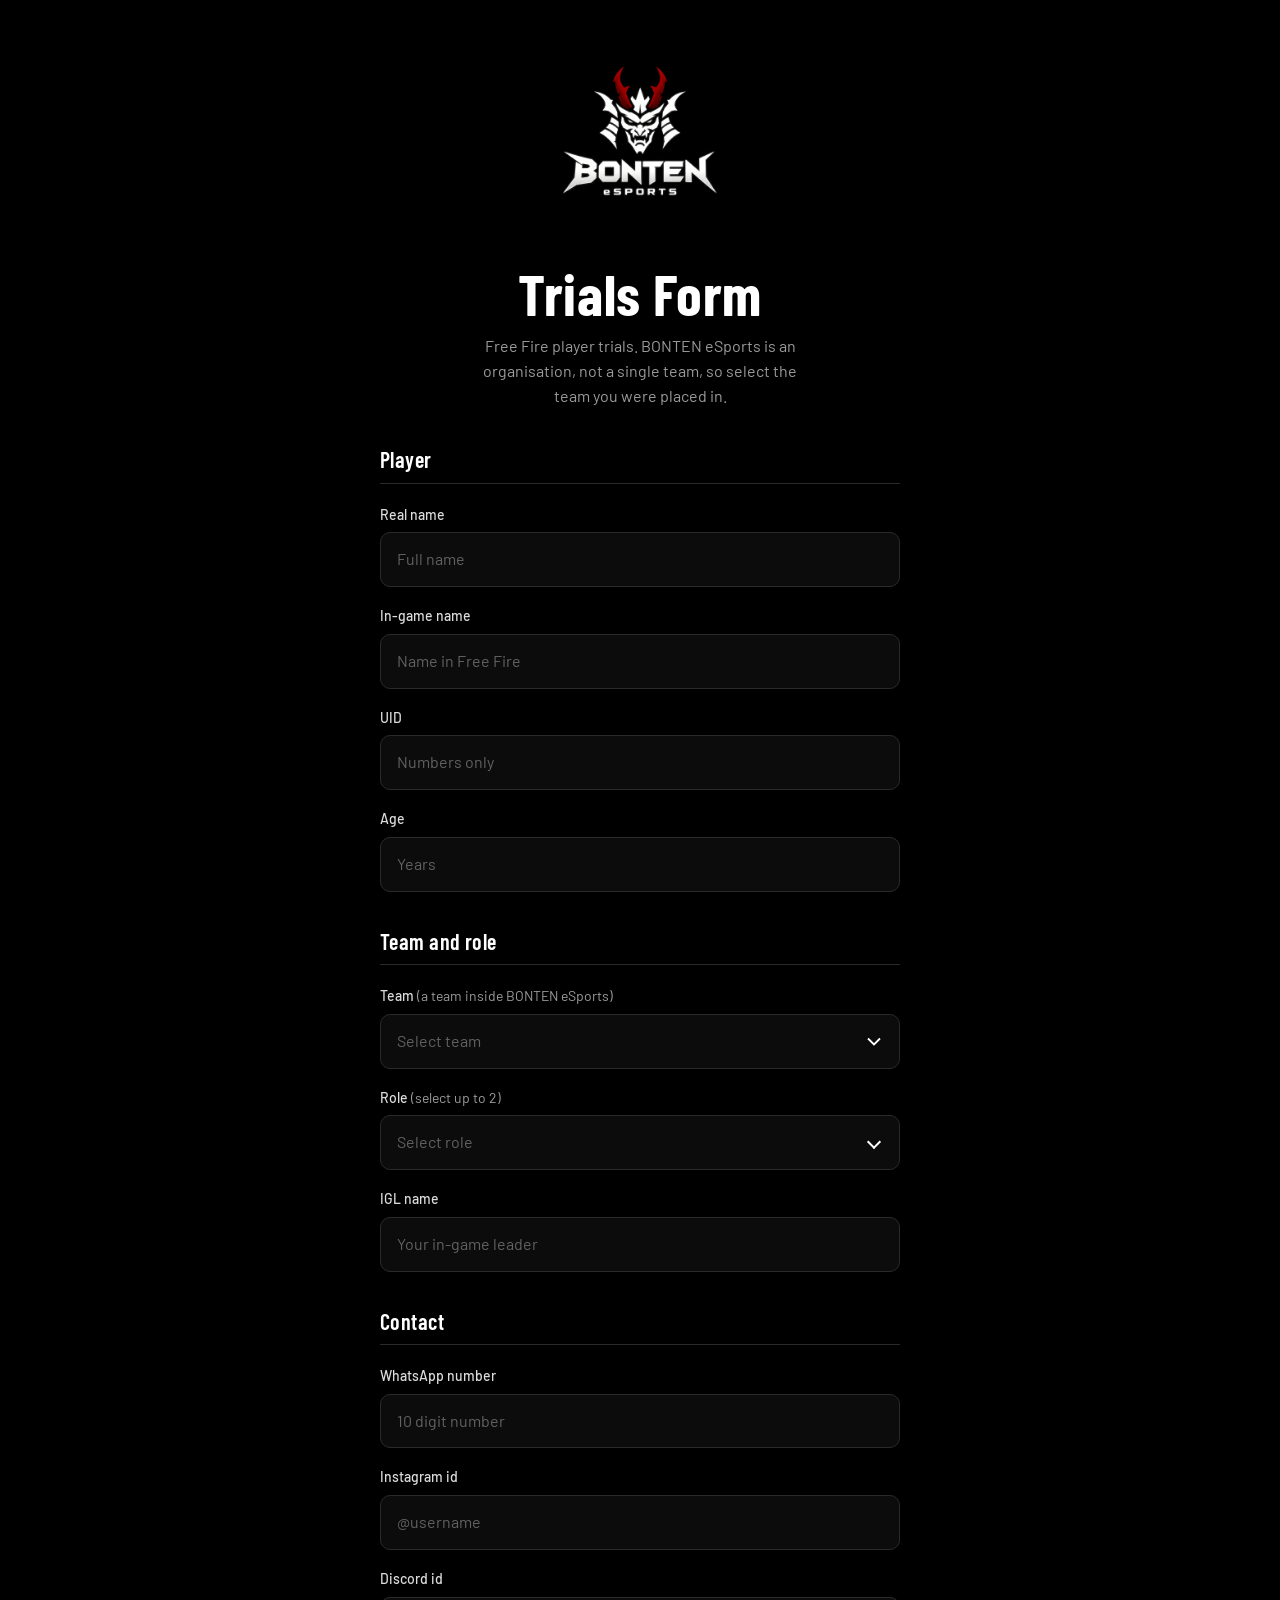
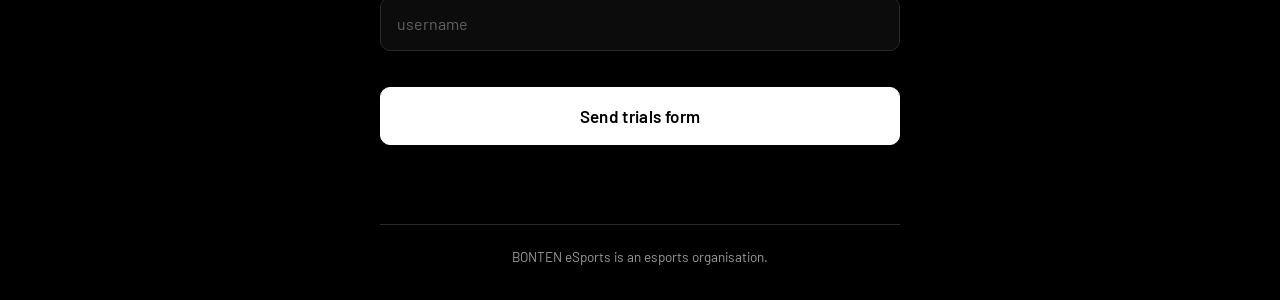
==== commit d0a34856: "Enhance logo display and preload settings Updated logo image properties and added preload link." ====
--- a/index.html
+++ b/index.html
@@ -7,6 +7,7 @@
 <meta name="description" content="Free Fire player trials form for BONTEN eSports, an esports organisation.">
 <title>Trials Form | BONTEN eSports</title>
 <link rel="icon" href="logo.png">
+<link rel="preload" as="image" href="logo.png" fetchpriority="high">
 <link rel="preconnect" href="https://fonts.googleapis.com">
 <link rel="preconnect" href="https://fonts.gstatic.com" crossorigin>
 <link href="https://fonts.googleapis.com/css2?family=Barlow:wght@400;500;600&family=Barlow+Condensed:wght@600;700&display=swap" rel="stylesheet">
@@ -22,7 +23,8 @@
 @keyframes rise{from{opacity:0;transform:translateY(16px)}to{opacity:1;transform:none}}
 
 .head{text-align:center;margin-bottom:38px}
-.logo{display:block;width:min(240px,64vw);max-height:240px;object-fit:contain;margin:0 auto 22px}
+.logo{display:block;width:min(240px,64vw);height:min(210px,56vw);object-fit:contain;margin:0 auto 22px;opacity:0;transform:scale(.96)}
+.logo.in{opacity:1;transform:none;transition:opacity .6s var(--ease),transform .6s var(--ease)}
 h1{margin:0 0 12px;font:700 clamp(42px,12vw,58px)/1 'Barlow Condensed','Arial Narrow',sans-serif;letter-spacing:.01em}
 .lead{margin:0 auto;max-width:38ch;color:var(--mut)}
 
@@ -94,7 +96,7 @@
 <body>
 <div class="page">
   <header class="head">
-    <img class="logo rv" style="--i:0" src="logo.png" alt="BONTEN eSports logo" onerror="this.remove()">
+    <img class="logo" src="logo.png" alt="BONTEN eSports logo" fetchpriority="high" decoding="async" onload="this.classList.add('in')" onerror="this.remove()">
     <h1 class="rv" style="--i:1">Trials Form</h1>
     <p class="lead rv" style="--i:2">Free Fire player trials. BONTEN eSports is an organisation, not a single team, so select the team you were placed in.</p>
   </header>
@@ -187,6 +189,7 @@
 (function(){
   var ROLES=['Primary Rusher','Secondary Rusher','IGL (In-Game Leader)','Sniper','Support','Nader (Grenadier)','Flanker','Fragger','Assaulter','Scout','Anchor','Flex Player'];
   var MAX=2;
+  var lg=document.querySelector('.logo'); if(lg&&lg.complete&&lg.naturalWidth) lg.classList.add('in');
   var f=document.getElementById('f'), btn=document.getElementById('btn'), st=document.getElementById('status');
   var box=document.getElementById('roleBox'), sum=document.getElementById('roleSum'), panel=document.getElementById('rolePanel');
 
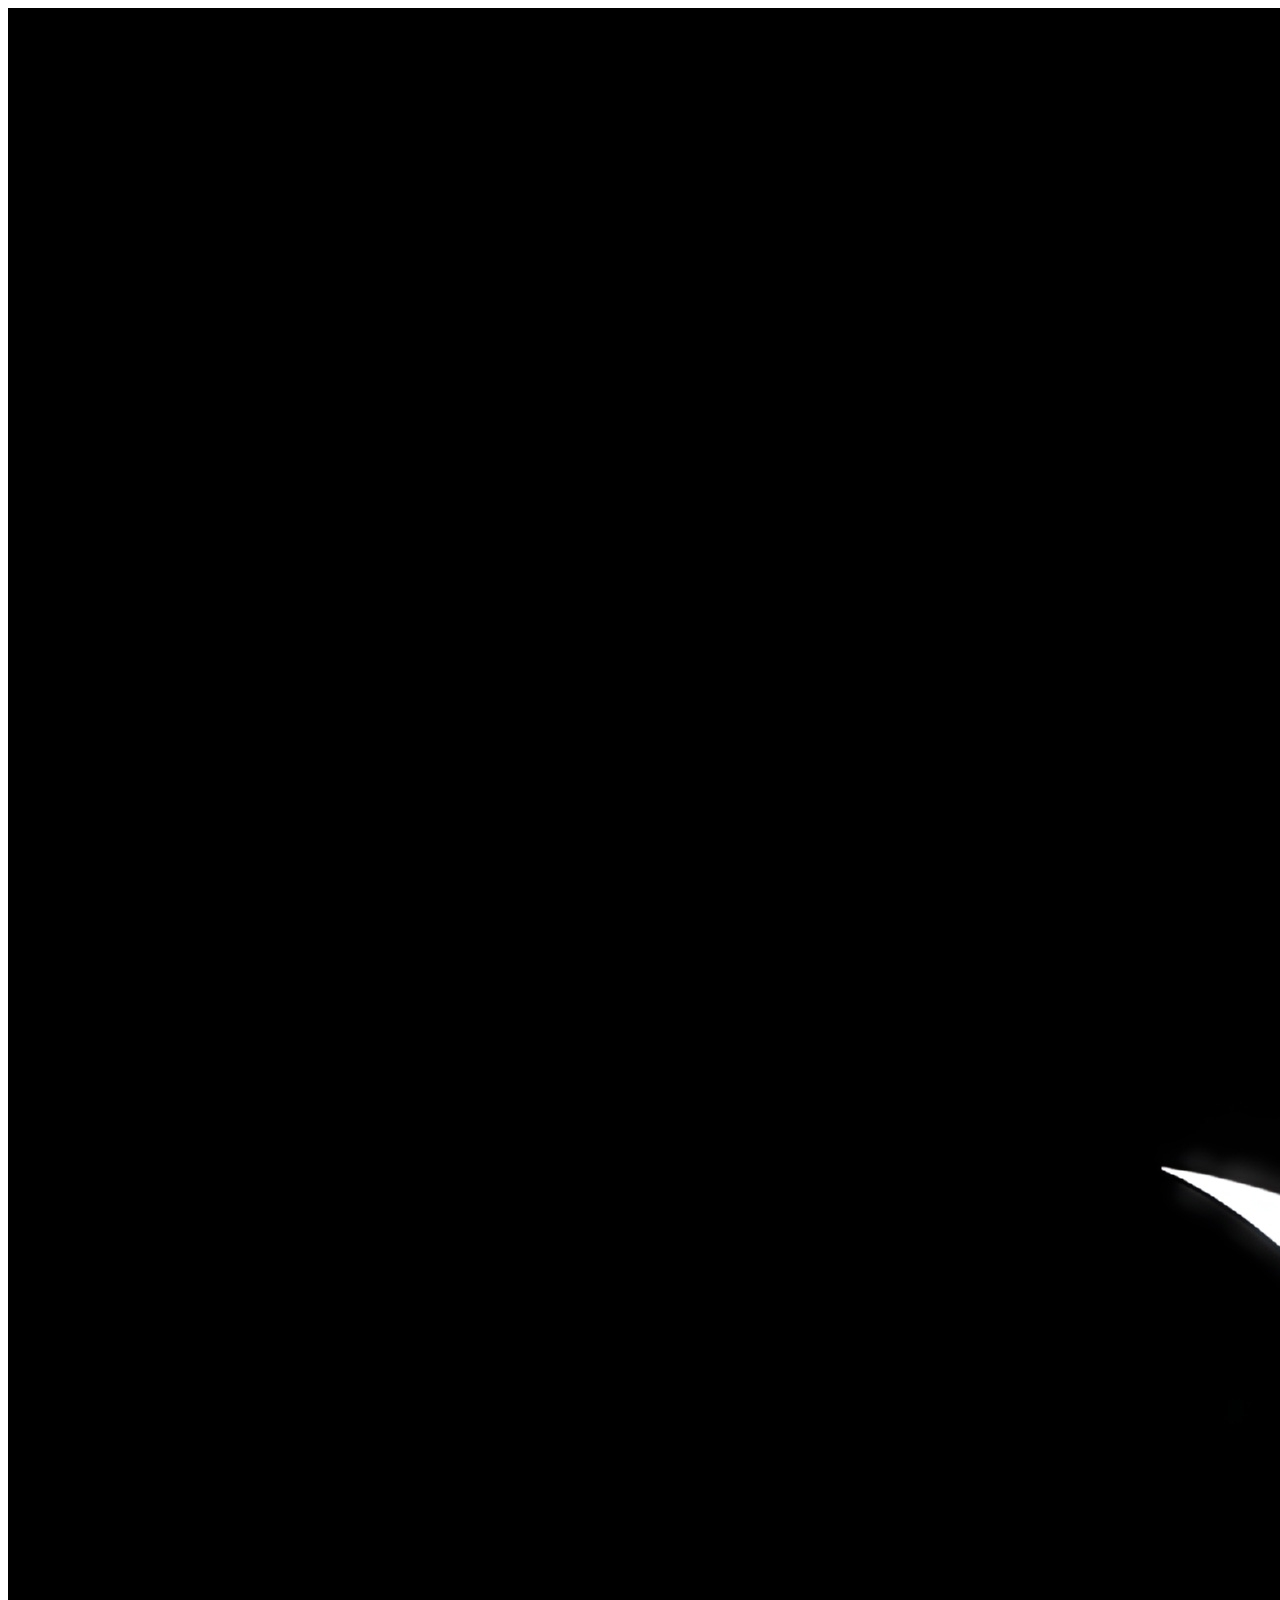
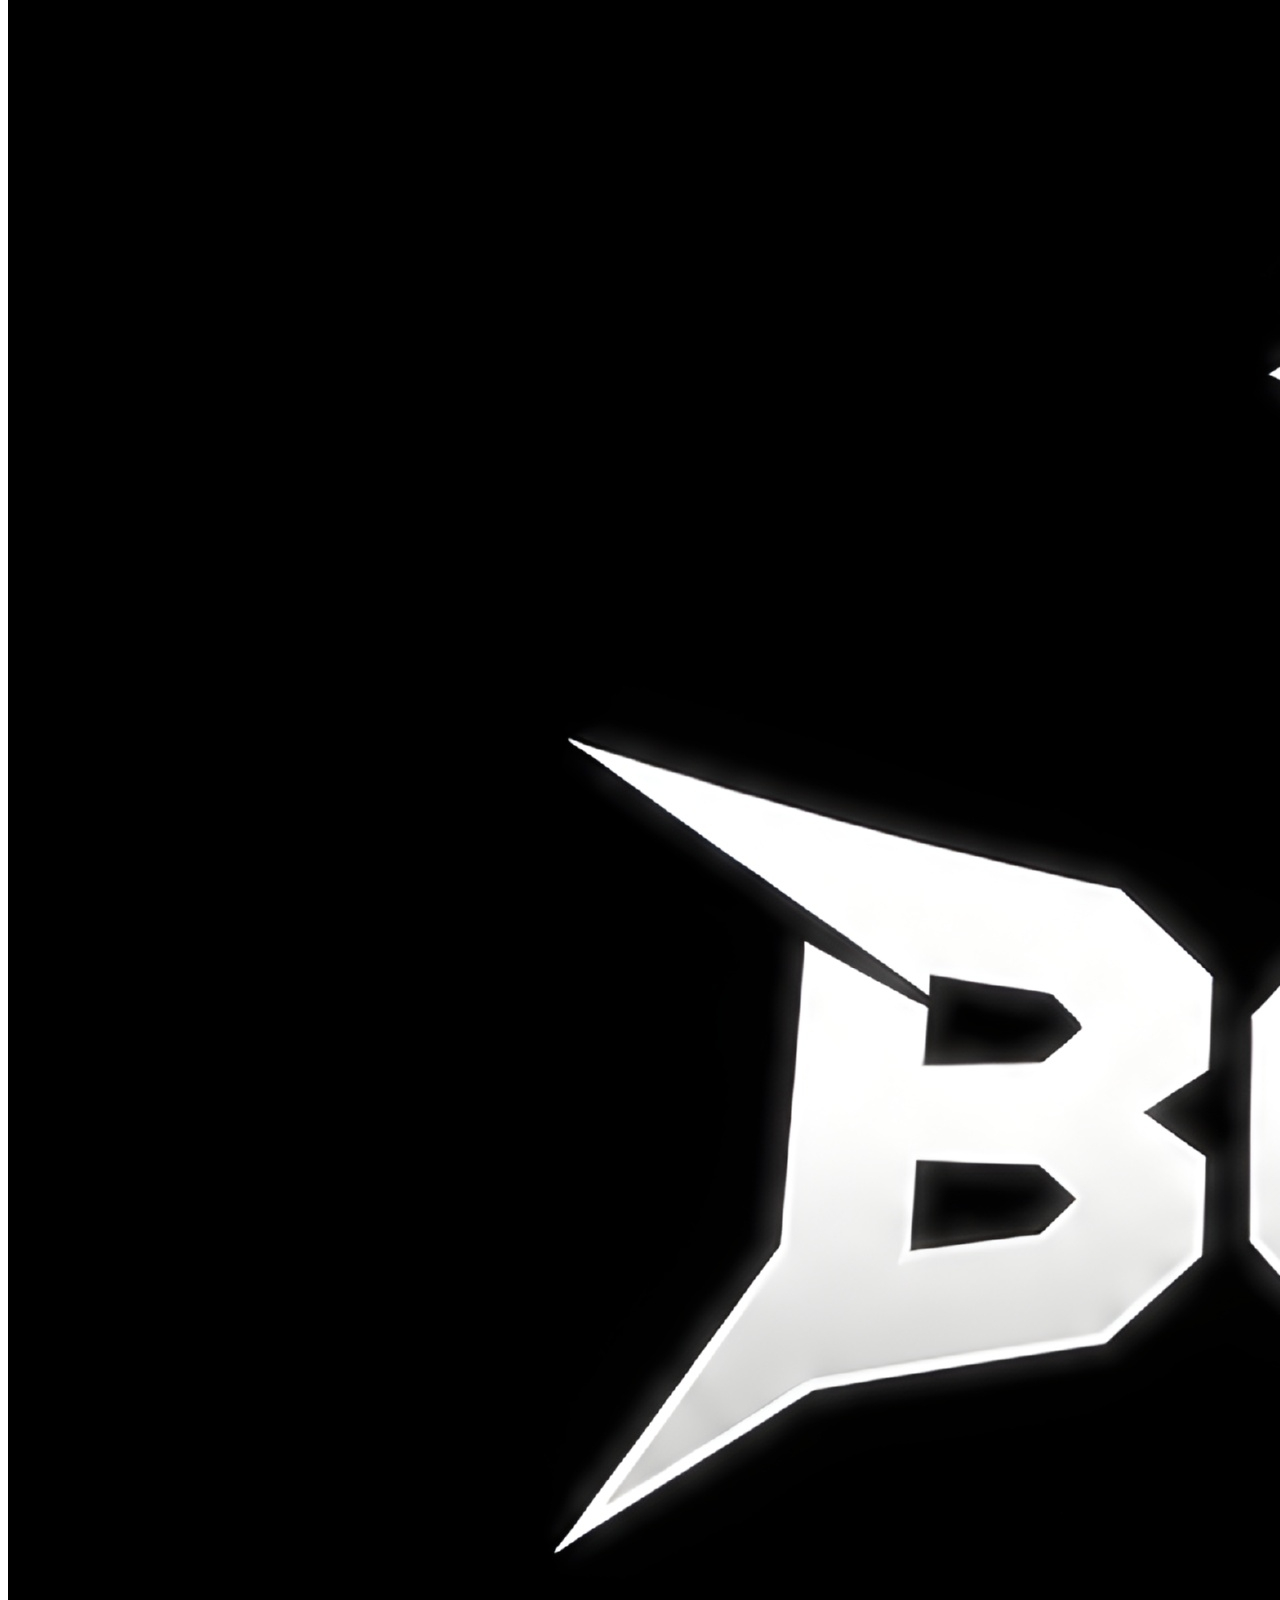
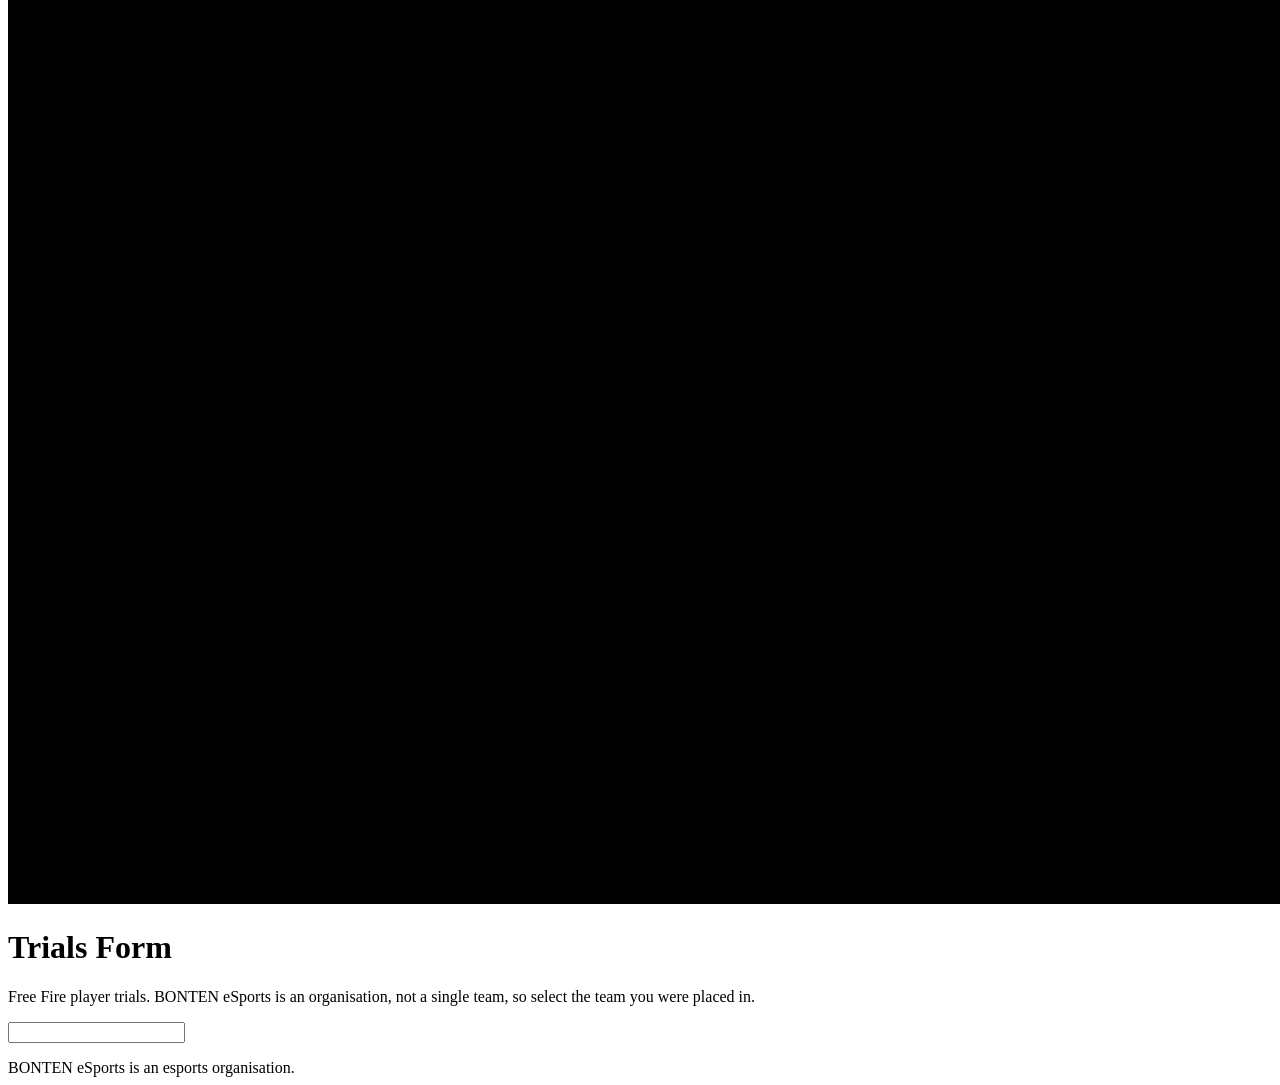
==== commit 36184ee9: "Rename index (3).html to index.html" ====
--- a/index.html
+++ b/index.html
@@ -10,266 +10,47 @@
 <link rel="preload" as="image" href="logo.png" fetchpriority="high">
 <link rel="preconnect" href="https://fonts.googleapis.com">
 <link rel="preconnect" href="https://fonts.gstatic.com" crossorigin>
-<link href="https://fonts.googleapis.com/css2?family=Barlow:wght@400;500;600&family=Barlow+Condensed:wght@600;700&display=swap" rel="stylesheet">
-<style>
-:root{--line:#2a2a2a;--field:#0c0c0c;--mut:#9b9b9b;--ease:cubic-bezier(.2,.7,.2,1)}
-*{box-sizing:border-box}
-html{background:#000;color-scheme:dark;-webkit-text-size-adjust:100%}
-body{margin:0;background:#000;color:#fff;font:400 16px/1.55 'Barlow',system-ui,-apple-system,'Segoe UI',Arial,sans-serif;-webkit-font-smoothing:antialiased;padding:max(32px,env(safe-area-inset-top)) 20px max(32px,env(safe-area-inset-bottom))}
-.page{max-width:520px;margin:0 auto}
-
-/* Load sequence */
-.rv{opacity:0;animation:rise .75s var(--ease) forwards;animation-delay:calc(var(--i,0)*90ms)}
-@keyframes rise{from{opacity:0;transform:translateY(16px)}to{opacity:1;transform:none}}
-
-.head{text-align:center;margin-bottom:38px}
-.logo{display:block;width:min(240px,64vw);height:min(210px,56vw);object-fit:contain;margin:0 auto 22px;opacity:0;transform:scale(.96)}
-.logo.in{opacity:1;transform:none;transition:opacity .6s var(--ease),transform .6s var(--ease)}
-h1{margin:0 0 12px;font:700 clamp(42px,12vw,58px)/1 'Barlow Condensed','Arial Narrow',sans-serif;letter-spacing:.01em}
-.lead{margin:0 auto;max-width:38ch;color:var(--mut)}
-
-.grp{margin:0 0 36px}
-.grp h2{margin:0 0 20px;padding-bottom:10px;border-bottom:1px solid var(--line);font:600 22px/1.2 'Barlow Condensed','Arial Narrow',sans-serif;letter-spacing:.02em}
-.field{margin:0 0 18px}
-label,.lbl{display:block;margin:0 0 7px;color:#dcdcdc;font-size:14px;font-weight:500}
-.hint{color:var(--mut);font-weight:400}
-
-input[type=text],input[type=number],input[type=tel],select,summary{display:block;width:100%;min-height:54px;margin:0;padding:14px 16px;font:inherit;font-size:16px;color:#fff;background:var(--field);border:1px solid var(--line);border-radius:10px;transition:border-color .2s,box-shadow .2s,background .2s}
-input::placeholder{color:#626262}
-input:focus,select:focus,summary:focus,details[open]>summary{outline:none;border-color:#fff;box-shadow:0 0 0 3px rgba(255,255,255,.14);background:#111}
-input[type=number]{-moz-appearance:textfield}
-input::-webkit-outer-spin-button,input::-webkit-inner-spin-button{-webkit-appearance:none;margin:0}
-select{-webkit-appearance:none;appearance:none;cursor:pointer;padding-right:44px;background-image:url("data:image/svg+xml,%3Csvg xmlns='http://www.w3.org/2000/svg' width='14' height='9' viewBox='0 0 14 9'%3E%3Cpath d='M1 1.5l6 6 6-6' fill='none' stroke='%23fff' stroke-width='1.8'/%3E%3C/svg%3E");background-repeat:no-repeat;background-position:right 18px center}
-select:invalid{color:#626262}
-select option{background:#000;color:#fff}
-
-details{position:relative}
-summary{position:relative;display:flex;flex-wrap:wrap;align-items:center;gap:6px;padding-right:44px;cursor:pointer;list-style:none;-webkit-tap-highlight-color:transparent}
-summary::-webkit-details-marker{display:none}
-summary::after{content:"";position:absolute;right:20px;top:50%;width:8px;height:8px;margin-top:-6px;border:solid #fff;border-width:0 2px 2px 0;transform:rotate(45deg);transition:transform .25s var(--ease)}
-details[open]>summary::after{transform:translateY(4px) rotate(-135deg)}
-.ph{color:#626262}
-.chip{padding:2px 12px;background:#fff;color:#000;border-radius:99px;font-size:14px;font-weight:600;line-height:1.6;animation:pop .2s var(--ease)}
-@keyframes pop{from{opacity:0;transform:scale(.85)}to{opacity:1;transform:none}}
-.panel{margin-top:8px;background:var(--field);border:1px solid var(--line);border-radius:10px;overflow:hidden;animation:drop .22s var(--ease)}
-@keyframes drop{from{opacity:0;transform:translateY(-6px)}to{opacity:1;transform:none}}
-.opt{display:flex;align-items:center;gap:14px;margin:0;padding:15px 16px;color:#fff;font-size:16px;font-weight:500;cursor:pointer;border-bottom:1px solid var(--line);transition:background .15s;-webkit-tap-highlight-color:transparent}
-.opt:last-child{border-bottom:0}
-.opt.on{background:#161616}
-.opt.off{opacity:.3;cursor:not-allowed}
-.opt input{-webkit-appearance:none;appearance:none;flex:none;width:22px;height:22px;margin:0;border:1.5px solid #777;border-radius:6px;background:transparent center/12px no-repeat;transition:background-color .15s,border-color .15s}
-.opt input:checked{background-color:#fff;border-color:#fff;background-image:url("data:image/svg+xml,%3Csvg xmlns='http://www.w3.org/2000/svg' width='12' height='10' viewBox='0 0 12 10'%3E%3Cpath d='M1 5l3.5 3.5L11 1.5' fill='none' stroke='%23000' stroke-width='2'/%3E%3C/svg%3E")}
-.opt input:focus-visible{outline:2px solid #fff;outline-offset:2px}
-
-.err{display:none;margin:8px 0 0;font-size:13.5px;font-weight:500}
-.err::before{content:"!";display:inline-block;width:16px;height:16px;margin-right:8px;border-radius:50%;background:#fff;color:#000;font-size:11px;font-weight:700;line-height:16px;text-align:center}
-.bad{animation:nudge .35s}
-.bad .err{display:block}
-.bad input,.bad select,.bad summary{border-color:#fff}
-@keyframes nudge{20%{transform:translateX(-5px)}50%{transform:translateX(4px)}80%{transform:translateX(-2px)}}
-.hp{position:absolute;left:-9999px;width:1px;height:1px;opacity:0}
-
-.send{display:flex;align-items:center;justify-content:center;width:100%;min-height:58px;margin-top:8px;border:1px solid #fff;border-radius:10px;background:#fff;color:#000;font:600 17px 'Barlow',Arial,sans-serif;letter-spacing:.02em;cursor:pointer;transition:background .2s,color .2s,transform .12s;-webkit-tap-highlight-color:transparent}
-.send:hover{background:#000;color:#fff}
-.send:active{transform:scale(.985)}
-.send:focus-visible{outline:2px solid #fff;outline-offset:4px}
-.send:disabled{opacity:.6;cursor:progress}
-.send.load::after{content:"";width:16px;height:16px;margin-left:12px;border:2px solid currentColor;border-right-color:transparent;border-radius:50%;animation:spin .7s linear infinite}
-@keyframes spin{to{transform:rotate(360deg)}}
-.status{margin:14px 0 0;min-height:1.5em;color:#cfcfcf;font-size:14px;text-align:center}
-
-.done{display:none;text-align:center;padding:8px 0 10px;animation:rise .6s var(--ease) both}
-.done svg{width:68px;height:68px;margin:0 auto 18px;display:block}
-.done circle{fill:none;stroke:#fff;stroke-width:2;stroke-dasharray:176;stroke-dashoffset:176;animation:draw .7s var(--ease) .1s forwards}
-.done path{fill:none;stroke:#fff;stroke-width:3;stroke-linecap:round;stroke-linejoin:round;stroke-dasharray:40;stroke-dashoffset:40;animation:draw .4s var(--ease) .65s forwards}
-@keyframes draw{to{stroke-dashoffset:0}}
-.done h2{margin:0 0 8px;font:700 38px/1.1 'Barlow Condensed','Arial Narrow',sans-serif}
-.done p{margin:0 auto;max-width:34ch;color:var(--mut)}
-body.sent form{display:none}
-body.sent .done{display:block}
-
-.foot{margin-top:44px;padding-top:22px;border-top:1px solid var(--line);color:var(--mut);font-size:13.5px;text-align:center}
-
-@media (prefers-reduced-motion:reduce){.rv{opacity:1;animation:none}*,*::after{animation-duration:.01ms!important;transition-duration:.01ms!important}}
-</style>
+<link href="https://fonts.googleapis.com/css2?family=Inter:wght@400;500;600&family=Manrope:wght@600;700;800&display=swap" rel="stylesheet">
+<link rel="stylesheet" href="style.css">
 </head>
 <body>
 <div class="page">
   <header class="head">
-    <img class="logo" src="logo.png" alt="BONTEN eSports logo" fetchpriority="high" decoding="async" onload="this.classList.add('in')" onerror="this.remove()">
-    <h1 class="rv" style="--i:1">Trials Form</h1>
-    <p class="lead rv" style="--i:2">Free Fire player trials. BONTEN eSports is an organisation, not a single team, so select the team you were placed in.</p>
+    <img class="logo" src="logo.png" alt="BONTEN eSports logo" fetchpriority="high" decoding="async" onerror="this.remove()">
+    <h1>Trials Form</h1>
+    <p class="lead">Free Fire player trials. BONTEN eSports is an organisation, not a single team, so select the team you were placed in.</p>
   </header>
-
+  <div class="prog" id="prog"></div>
   <form id="f" novalidate>
-    <section class="grp rv" style="--i:3">
-      <h2>Player</h2>
-      <div class="field" data-f="realName">
-        <label for="realName">Real name</label>
-        <input id="realName" name="realName" type="text" maxlength="60" autocomplete="name" placeholder="Full name">
-        <p class="err">Enter your real name.</p>
-      </div>
-      <div class="field" data-f="ign">
-        <label for="ign">In-game name</label>
-        <input id="ign" name="ign" type="text" maxlength="40" autocomplete="off" placeholder="Name in Free Fire">
-        <p class="err">Enter your in-game name.</p>
-      </div>
-      <div class="field" data-f="uid">
-        <label for="uid">UID</label>
-        <input id="uid" name="uid" type="text" inputmode="numeric" maxlength="14" autocomplete="off" placeholder="Numbers only">
-        <p class="err">UID is 8 to 14 digits, numbers only.</p>
-      </div>
-      <div class="field" data-f="age">
-        <label for="age">Age</label>
-        <input id="age" name="age" type="number" inputmode="numeric" min="5" max="60" autocomplete="off" placeholder="Years">
-        <p class="err">Enter a valid age.</p>
-      </div>
-    </section>
-
-    <section class="grp rv" style="--i:4">
-      <h2>Team and role</h2>
-      <div class="field" data-f="team">
-        <label for="team">Team <span class="hint">(a team inside BONTEN eSports)</span></label>
-        <select id="team" name="team" required>
-          <option value="" selected disabled hidden>Select team</option>
-          <option>Team 1</option><option>Team 2</option><option>Team 3</option><option>Team 4</option><option>Team 5</option>
-          <option>Team 6</option><option>Team 7</option><option>Team 8</option><option>Team 9</option><option>Team 10</option>
-        </select>
-        <p class="err">Select your team.</p>
-      </div>
-      <div class="field" data-f="role">
-        <span class="lbl" id="roleLbl">Role <span class="hint">(select up to 2)</span></span>
-        <details id="roleBox">
-          <summary id="roleSum" aria-labelledby="roleLbl"><span class="ph">Select role</span></summary>
-          <div class="panel" id="rolePanel"></div>
-        </details>
-        <p class="err">Select 1 or 2 roles.</p>
-      </div>
-      <div class="field" data-f="igl">
-        <label for="igl">IGL name</label>
-        <input id="igl" name="igl" type="text" maxlength="40" autocomplete="off" placeholder="Your in-game leader">
-        <p class="err">Enter your IGL name.</p>
-      </div>
-    </section>
-
-    <section class="grp rv" style="--i:5">
-      <h2>Contact</h2>
-      <div class="field" data-f="whatsapp">
-        <label for="whatsapp">WhatsApp number</label>
-        <input id="whatsapp" name="whatsapp" type="tel" inputmode="tel" maxlength="16" autocomplete="tel" placeholder="10 digit number">
-        <p class="err">Enter a valid WhatsApp number.</p>
-      </div>
-      <div class="field" data-f="insta">
-        <label for="insta">Instagram id</label>
-        <input id="insta" name="insta" type="text" maxlength="40" autocomplete="off" autocapitalize="off" placeholder="@username">
-        <p class="err">Enter your Instagram id.</p>
-      </div>
-      <div class="field" data-f="discord">
-        <label for="discord">Discord id</label>
-        <input id="discord" name="discord" type="text" maxlength="40" autocomplete="off" autocapitalize="off" placeholder="username">
-        <p class="err">Enter your Discord id.</p>
-      </div>
-    </section>
-
-    <input class="hp" type="text" name="website" tabindex="-1" autocomplete="off" aria-hidden="true">
-    <button class="send rv" style="--i:6" id="btn" type="submit">Send trials form</button>
-    <p class="status" id="status" role="status" aria-live="polite"></p>
+    <div id="stage"></div>
+    <input class="hp" type="text" tabindex="-1" autocomplete="off" aria-hidden="true">
+    <div class="nav" id="nav"></div>
+    <p class="status" id="st" role="status" aria-live="polite"></p>
   </form>
-
-  <div class="done" id="done">
-    <svg viewBox="0 0 68 68" aria-hidden="true"><circle cx="34" cy="34" r="28"/><path d="M22 35l8 8 16-17"/></svg>
-    <h2>Form sent</h2>
-    <p>Your trials form has reached BONTEN eSports.</p>
-  </div>
-
-  <footer class="foot rv" style="--i:7">BONTEN eSports is an esports organisation.</footer>
+  <div class="done" id="done"></div>
+  <footer class="foot">BONTEN eSports is an esports organisation.</footer>
 </div>
-
 <script>
-(function(){
-  var ROLES=['Primary Rusher','Secondary Rusher','IGL (In-Game Leader)','Sniper','Support','Nader (Grenadier)','Flanker','Fragger','Assaulter','Scout','Anchor','Flex Player'];
-  var MAX=2;
-  var lg=document.querySelector('.logo'); if(lg&&lg.complete&&lg.naturalWidth) lg.classList.add('in');
-  var f=document.getElementById('f'), btn=document.getElementById('btn'), st=document.getElementById('status');
-  var box=document.getElementById('roleBox'), sum=document.getElementById('roleSum'), panel=document.getElementById('rolePanel');
-
-  ROLES.forEach(function(r){
-    var l=document.createElement('label'); l.className='opt';
-    var c=document.createElement('input'); c.type='checkbox'; c.value=r;
-    l.appendChild(c); l.appendChild(document.createTextNode(r)); panel.appendChild(l);
-  });
-  var boxes=[].slice.call(panel.querySelectorAll('input'));
-
-  function val(id){return document.getElementById(id).value.trim()}
-  function picked(){return boxes.filter(function(b){return b.checked}).map(function(b){return b.value})}
-  function setBad(k,bad){
-    var el=f.querySelector('[data-f="'+k+'"]'); if(!el) return;
-    if(bad){el.classList.remove('bad'); void el.offsetWidth;}
-    el.classList.toggle('bad',bad);
-  }
-
-  var rules={
-    realName:function(){return val('realName').length>=2},
-    ign:function(){return val('ign').length>=1},
-    uid:function(){return /^\d{8,14}$/.test(val('uid'))},
-    age:function(){var n=Number(val('age'));return val('age')!==''&&Number.isInteger(n)&&n>=5&&n<=60},
-    team:function(){return val('team')!==''},
-    role:function(){var n=picked().length;return n>=1&&n<=MAX},
-    igl:function(){return val('igl').length>=1},
-    whatsapp:function(){var w=val('whatsapp').replace(/[\s-]/g,'');return /^(\+?91)?[6-9]\d{9}$/.test(w)||/^\+\d{10,14}$/.test(w)},
-    insta:function(){return val('insta').length>=2},
-    discord:function(){return val('discord').length>=2}
-  };
-  var keys=Object.keys(rules);
-
-  function refreshRoles(){
-    var p=picked();
-    boxes.forEach(function(b){
-      var off=!b.checked&&p.length>=MAX;
-      b.disabled=off;
-      b.parentNode.classList.toggle('off',off);
-      b.parentNode.classList.toggle('on',b.checked);
-    });
-    sum.textContent='';
-    if(!p.length){var s=document.createElement('span');s.className='ph';s.textContent='Select role';sum.appendChild(s)}
-    p.forEach(function(r){var c=document.createElement('span');c.className='chip';c.textContent=r;sum.appendChild(c)});
-    if(p.length) setBad('role',false);
-  }
-  boxes.forEach(function(b){b.addEventListener('change',refreshRoles)});
-  document.addEventListener('click',function(e){if(!box.contains(e.target)) box.open=false});
-  box.addEventListener('keydown',function(e){if(e.key==='Escape'){box.open=false;sum.focus()}});
-
-  keys.forEach(function(k){
-    var el=document.getElementById(k); if(!el) return;
-    el.addEventListener('input',function(){f.querySelector('[data-f="'+k+'"]').classList.remove('bad')});
-    el.addEventListener('change',function(){f.querySelector('[data-f="'+k+'"]').classList.remove('bad')});
-    el.addEventListener('blur',function(){if(el.value.trim()!=='') setBad(k,!rules[k]())});
-  });
-
-  f.addEventListener('submit',function(e){
-    e.preventDefault(); st.textContent='';
-    var first=null;
-    keys.forEach(function(k){var ok=rules[k](); setBad(k,!ok); if(!ok&&!first) first=k});
-    if(first){
-      f.querySelector('[data-f="'+first+'"]').scrollIntoView({behavior:'smooth',block:'center'});
-      st.textContent='Some fields need fixing. They are marked above.';
-      return;
-    }
-    var data={realName:val('realName'),ign:val('ign'),uid:val('uid'),age:val('age'),team:val('team'),roles:picked(),igl:val('igl'),whatsapp:val('whatsapp'),insta:val('insta'),discord:val('discord'),website:f.elements['website'].value};
-    btn.disabled=true; btn.classList.add('load'); btn.firstChild.nodeValue='Sending';
-    fetch('/api/submit',{method:'POST',headers:{'Content-Type':'application/json'},body:JSON.stringify(data)})
-      .then(function(r){return r.json().catch(function(){return {}}).then(function(j){return {ok:r.ok,j:j}})})
-      .then(function(x){
-        if(!(x.ok&&x.j.ok)) throw new Error('failed');
-        document.body.classList.add('sent');
-        window.scrollTo({top:0,behavior:'smooth'});
-      })
-      .catch(function(){
-        st.textContent='The form was not sent. Check your internet, then press Send trials form again.';
-        btn.disabled=false; btn.classList.remove('load'); btn.firstChild.nodeValue='Send trials form';
-      });
-  });
-})();
+window.FORM={id:'trials',endpoint:'/api/submit',send:'Send trials form',doneText:'Your trials form has reached BONTEN eSports. We will contact you on WhatsApp.',
+steps:[
+{title:'Player',fields:[
+ {k:'realName',l:'Real name',t:'text',ph:'Full name',max:60,ac:'name',m:'Enter your real name.',v:function(v){return String(v||'').trim().length>=2}},
+ {k:'ign',l:'In-game name',t:'text',ph:'Name in Free Fire',max:40,m:'Enter your in-game name.'},
+ {k:'uid',l:'UID',t:'text',im:'numeric',ph:'Numbers only',max:14,m:'UID is 8 to 14 digits, numbers only.',v:function(v){return /^\d{8,14}$/.test(String(v||'').trim())}},
+ {k:'age',l:'Age',t:'number',im:'numeric',ph:'Years',max:3,m:'Enter a valid age.',v:function(v){var n=Number(v);return String(v||'')!==''&&Number.isInteger(n)&&n>=5&&n<=60}}
+]},
+{title:'Team and role',fields:[
+ {k:'team',l:'Team',hint:'(a team inside BONTEN eSports)',t:'select',opts:['Team 1','Team 2','Team 3','Team 4','Team 5','Team 6','Team 7','Team 8','Team 9','Team 10'],m:'Select your team.'},
+ {k:'roles',l:'Role',hint:'(select up to 2)',t:'roles',m:'Select 1 or 2 roles.',v:function(v){return Array.isArray(v)&&v.length>=1&&v.length<=2}},
+ {k:'igl',l:'IGL name',t:'text',ph:'Your in-game leader',max:40,m:'Enter your IGL name.'}
+]},
+{title:'Contact',fields:[
+ {k:'whatsapp',l:'WhatsApp number',t:'tel',im:'tel',ph:'10 digit number',max:16,ac:'tel',m:'Enter a valid WhatsApp number.',v:function(v){var w=String(v||'').replace(/[\s-]/g,'');return /^(\+?91)?[6-9]\d{9}$/.test(w)||/^\+\d{10,14}$/.test(w)}},
+ {k:'insta',l:'Instagram id',t:'text',ph:'@username',max:40,cap:1,m:'Enter your Instagram id.',v:function(v){return String(v||'').trim().length>=2}},
+ {k:'discord',l:'Discord id',t:'text',ph:'username',max:40,cap:1,m:'Enter your Discord id.',v:function(v){return String(v||'').trim().length>=2}}
+]}
+]};
 </script>
+<script src="form.js"></script>
 </body>
 </html>
